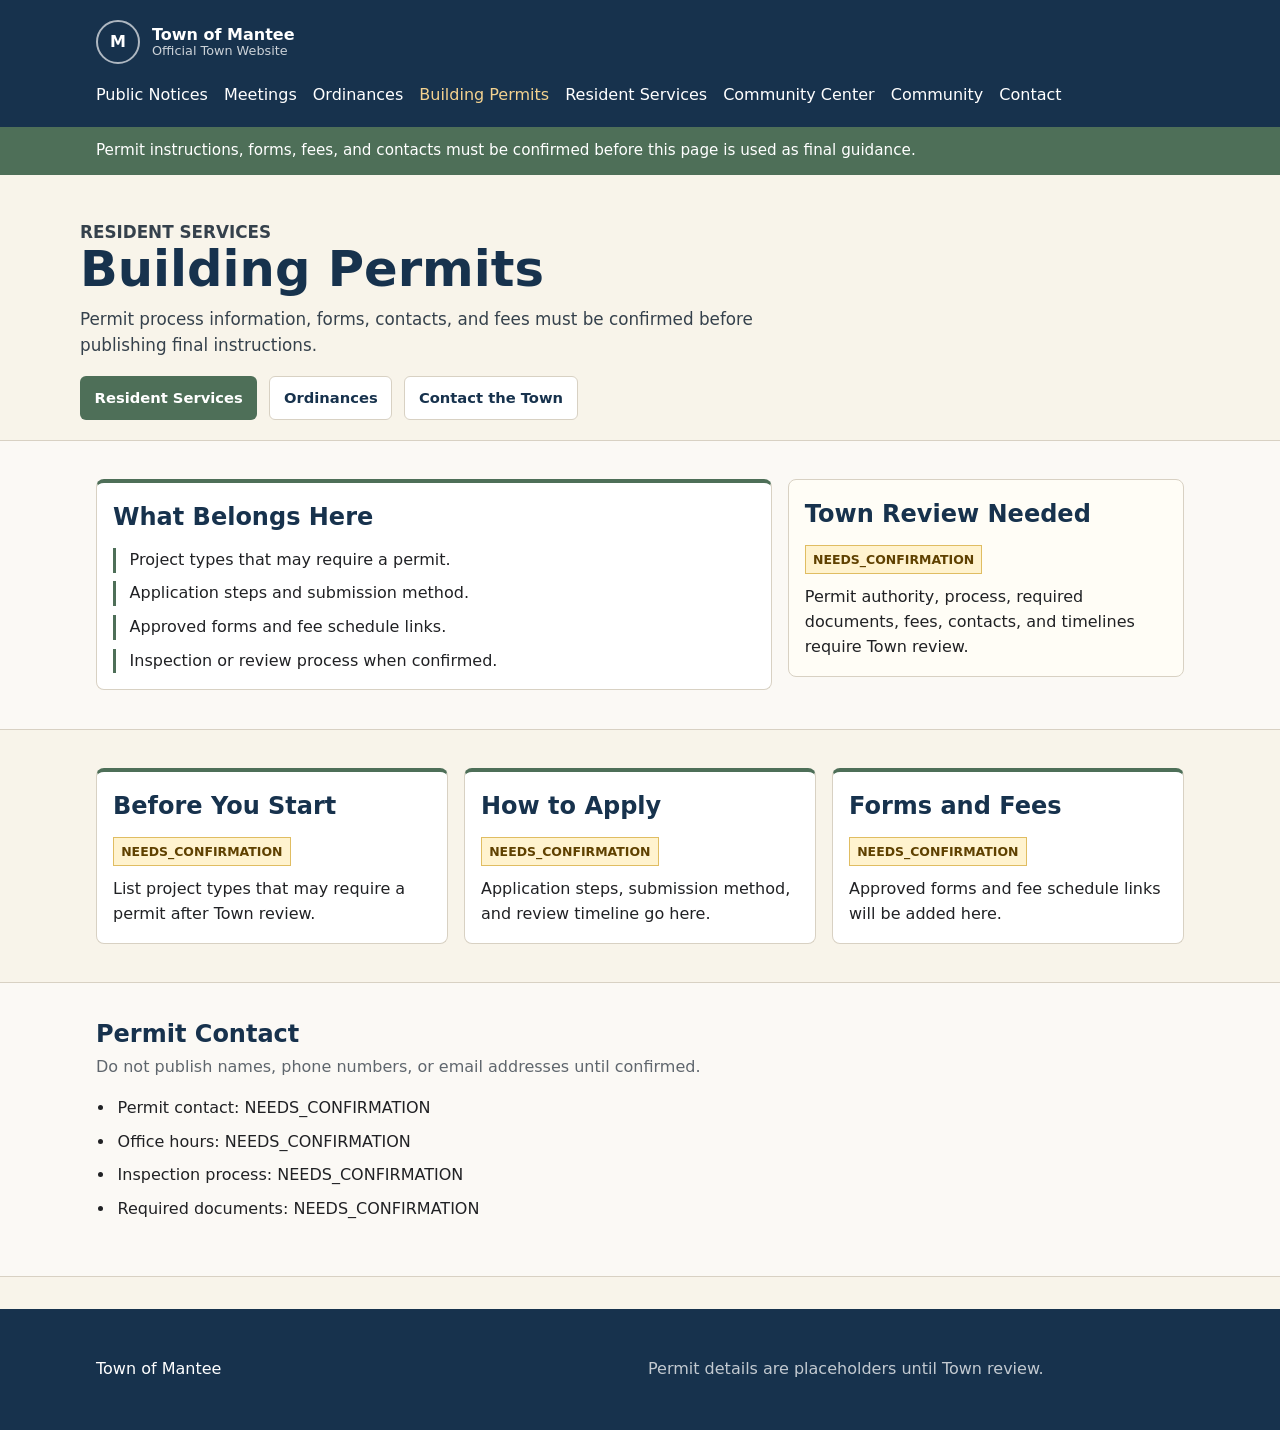
==== prototype/building-permits.html @ c8aa7810 "Update prototype header tagline" ====
<!doctype html>
<html lang="en">
<head>
  <meta charset="utf-8">
  <meta name="viewport" content="width=device-width, initial-scale=1">
  <title>Building Permits | Town of Mantee</title>
  <link rel="stylesheet" href="assets/css/site.css">
</head>
<body>
  <header class="site-header">
    <div class="topbar">
      <a class="brand" href="index.html"><span class="brand-mark">M</span><span class="brand-text"><strong>Town of Mantee</strong><span>Official Town Website</span></span></a>
      <button class="nav-toggle" type="button" data-nav-toggle aria-expanded="false" aria-controls="site-nav">Menu</button>
    </div>
    <nav class="site-nav" id="site-nav" data-site-nav data-open="false" aria-label="Primary navigation">
      <ul>
        <li><a href="public-notices.html">Public Notices</a></li>
        <li><a href="meetings.html">Meetings</a></li>
        <li><a href="ordinances.html">Ordinances</a></li>
        <li><a href="building-permits.html" aria-current="page">Building Permits</a></li>
        <li><a href="resident-services.html">Resident Services</a></li>
        <li><a href="community-center.html">Community Center</a></li>
        <li><a href="community.html">Community</a></li>
        <li><a href="contact.html">Contact</a></li>
      </ul>
    </nav>
  </header>
  <div class="official-strip"><div class="wrap">Permit instructions, forms, fees, and contacts must be confirmed before this page is used as final guidance.</div></div>
  <main>
    <section class="wrap page-title">
      <p class="eyebrow">Resident Services</p>
      <h1>Building Permits</h1>
      <p>Permit process information, forms, contacts, and fees must be confirmed before publishing final instructions.</p>
      <div class="page-actions">
        <a class="button small" href="resident-services.html">Resident Services</a>
        <a class="button small secondary" href="ordinances.html">Ordinances</a>
        <a class="button small secondary" href="contact.html">Contact the Town</a>
      </div>
    </section>
    <section class="section alt">
      <div class="wrap page-intro-grid">
        <article class="card accent">
          <h2>What Belongs Here</h2>
          <ul class="check-list">
            <li>Project types that may require a permit.</li>
            <li>Application steps and submission method.</li>
            <li>Approved forms and fee schedule links.</li>
            <li>Inspection or review process when confirmed.</li>
          </ul>
        </article>
        <article class="card quiet">
          <h2>Town Review Needed</h2>
          <p><span class="tag">NEEDS_CONFIRMATION</span></p>
          <p>Permit authority, process, required documents, fees, contacts, and timelines require Town review.</p>
        </article>
      </div>
    </section>
    <section class="section">
      <div class="wrap card-grid">
        <article class="card accent">
          <h2>Before You Start</h2>
          <p><span class="tag">NEEDS_CONFIRMATION</span></p>
          <p>List project types that may require a permit after Town review.</p>
        </article>
        <article class="card accent">
          <h2>How to Apply</h2>
          <p><span class="tag">NEEDS_CONFIRMATION</span></p>
          <p>Application steps, submission method, and review timeline go here.</p>
        </article>
        <article class="card accent">
          <h2>Forms and Fees</h2>
          <p><span class="tag">NEEDS_CONFIRMATION</span></p>
          <p>Approved forms and fee schedule links will be added here.</p>
        </article>
      </div>
    </section>
    <section class="section alt">
      <div class="wrap">
        <div class="section-header"><h2>Permit Contact</h2><p>Do not publish names, phone numbers, or email addresses until confirmed.</p></div>
        <ul class="info-list">
          <li>Permit contact: NEEDS_CONFIRMATION</li>
          <li>Office hours: NEEDS_CONFIRMATION</li>
          <li>Inspection process: NEEDS_CONFIRMATION</li>
          <li>Required documents: NEEDS_CONFIRMATION</li>
        </ul>
      </div>
    </section>
  </main>
  <footer class="site-footer"><div class="wrap footer-grid"><p>Town of Mantee</p><p class="footer-note">Permit details are placeholders until Town review.</p></div></footer>
  <script src="assets/js/site.js"></script>
</body>
</html>
---- prototype/assets/css/site.css ----
:root {
  --navy: #17324d;
  --green: #4e6f58;
  --cream: #f8f4ea;
  --gray: #d8d1c3;
  --text: #202124;
  --muted: #5f666d;
  --white: #ffffff;
  --focus: #b9822b;
  --shadow: 0 10px 30px rgba(23, 50, 77, 0.12);
  --panel: #fffaf0;
}

* {
  box-sizing: border-box;
}

html {
  scroll-behavior: smooth;
}

body {
  margin: 0;
  background: var(--cream);
  color: var(--text);
  font-family: system-ui, -apple-system, BlinkMacSystemFont, "Segoe UI", sans-serif;
  line-height: 1.55;
}

a {
  color: var(--navy);
}

a:hover {
  color: var(--green);
}

a:focus,
button:focus {
  outline: 3px solid var(--focus);
  outline-offset: 3px;
}

.site-header {
  background: var(--navy);
  color: var(--white);
}

.topbar {
  display: flex;
  align-items: center;
  justify-content: space-between;
  gap: 1rem;
  max-width: 1120px;
  margin: 0 auto;
  padding: 1rem;
}

.brand {
  display: inline-flex;
  align-items: center;
  gap: 0.75rem;
  color: var(--white);
  text-decoration: none;
}

.brand-mark {
  display: grid;
  width: 44px;
  height: 44px;
  place-items: center;
  border: 2px solid rgba(255, 255, 255, 0.65);
  border-radius: 50%;
  font-weight: 800;
}

.brand-text {
  display: grid;
  line-height: 1.1;
}

.brand-text strong {
  font-size: 1rem;
}

.brand-text span {
  color: rgba(255, 255, 255, 0.78);
  font-size: 0.8rem;
}

.nav-toggle {
  border: 1px solid rgba(255, 255, 255, 0.45);
  background: transparent;
  color: var(--white);
  min-height: 44px;
  padding: 0.55rem 0.8rem;
  font: inherit;
}

.site-nav {
  display: none;
  max-width: 1120px;
  margin: 0 auto;
  padding: 0 1rem 1rem;
}

.site-nav[data-open="true"] {
  display: block;
}

.site-nav ul {
  display: grid;
  gap: 0.35rem;
  padding: 0;
  margin: 0;
  list-style: none;
}

.site-nav a {
  display: block;
  padding: 0.7rem 0;
  color: var(--white);
  text-decoration: none;
  border-top: 1px solid rgba(255, 255, 255, 0.18);
}

.site-nav a[aria-current="page"] {
  color: #f4d28f;
}

.official-strip {
  background: var(--green);
  color: var(--white);
}

.official-strip .wrap {
  max-width: 1120px;
  margin: 0 auto;
  padding: 0.75rem 1rem;
  font-size: 0.95rem;
}

.wrap {
  max-width: 1120px;
  margin: 0 auto;
  padding: 0 1rem;
}

.hero-band {
  position: relative;
  overflow: hidden;
  background: var(--panel);
  border-bottom: 1px solid var(--gray);
}

.photo-hero {
  background: var(--navy);
  color: var(--white);
}

.photo-hero::after {
  position: absolute;
  inset: 0;
  content: "";
  background: rgba(23, 50, 77, 0.72);
}

.hero-backdrop {
  position: absolute;
  inset: 0;
}

.hero-backdrop img {
  width: 100%;
  height: 100%;
  object-fit: cover;
  object-position: 35% center;
}

.hero {
  position: relative;
  z-index: 1;
  display: grid;
  gap: 1.5rem;
  padding: 2.8rem 1rem 2.2rem;
}

.hero-copy {
  display: grid;
  align-content: center;
  max-width: 780px;
}

.hero h1 {
  margin: 0;
  color: var(--navy);
  font-size: 2.75rem;
  line-height: 1;
}

.photo-hero h1 {
  color: var(--white);
}

.hero p,
.hero-lede {
  max-width: 720px;
  margin: 0.85rem 0 0;
  color: #35414c;
  font-size: 1.08rem;
}

.photo-hero p,
.photo-hero .hero-lede {
  color: rgba(255, 255, 255, 0.92);
}

.hero .hero-lede {
  max-width: 640px;
  font-size: 1.16rem;
}

.eyebrow {
  margin: 0 0 0.6rem;
  color: var(--green);
  font-size: 0.82rem;
  font-weight: 800;
  text-transform: uppercase;
}

.photo-hero .eyebrow {
  color: #f4d28f;
}

.draft-note {
  width: fit-content;
  max-width: 100%;
  padding: 0.35rem 0.5rem;
  border: 1px solid rgba(255, 255, 255, 0.32);
  background: rgba(255, 255, 255, 0.12);
  color: rgba(255, 255, 255, 0.86);
  font-size: 0.86rem;
  font-weight: 700;
}

.hero-figure {
  margin: 0;
}

.hero-photo {
  min-height: 300px;
  border: 6px solid var(--white);
  outline: 1px solid var(--gray);
}

.photo-frame {
  overflow: hidden;
  min-height: 220px;
  border: 1px solid var(--gray);
  background: var(--white);
  box-shadow: var(--shadow);
}

.photo-frame img {
  display: block;
  width: 100%;
  height: 100%;
  min-height: 220px;
  object-fit: cover;
}

.photo-caption {
  margin: 0.55rem 0 0;
  color: var(--muted);
  font-size: 0.92rem;
}

.action-grid,
.card-grid {
  display: grid;
  gap: 1rem;
}

.action-grid {
  grid-template-columns: 1fr;
  margin: 1.2rem 0 0;
}

.button {
  display: inline-flex;
  align-items: center;
  justify-content: center;
  min-height: 52px;
  padding: 0.85rem 1rem;
  background: var(--green);
  border: 1px solid transparent;
  border-radius: 6px;
  color: var(--white);
  font-weight: 700;
  line-height: 1.15;
  text-align: center;
  text-decoration: none;
  transition: background-color 150ms ease, border-color 150ms ease, color 150ms ease;
}

.photo-hero .button,
.image-feature .button {
  box-shadow: 0 10px 24px rgba(0, 0, 0, 0.18);
}

.button:hover {
  background: var(--navy);
  color: var(--white);
}

.button.secondary {
  background: var(--white);
  color: var(--navy);
  border: 1px solid var(--gray);
}

.button.secondary:hover {
  background: var(--navy);
  border-color: var(--navy);
  color: var(--white);
}

.photo-hero .button.secondary {
  background: rgba(255, 255, 255, 0.94);
  border-color: rgba(255, 255, 255, 0.7);
}

.button.small {
  width: fit-content;
  min-height: 44px;
  padding: 0.65rem 0.85rem;
  font-size: 0.92rem;
}

.section {
  padding: 1.7rem 0;
}

.section.alt {
  background: rgba(255, 255, 255, 0.52);
  border-top: 1px solid var(--gray);
  border-bottom: 1px solid var(--gray);
}

.section-header {
  display: grid;
  gap: 0.45rem;
  margin: 0 0 1rem;
}

.section-header h2,
.section-header h1 {
  margin: 0;
  color: var(--navy);
  line-height: 1.12;
}

.section-header p {
  max-width: 760px;
  margin: 0;
  color: var(--muted);
}

.section-header.wide {
  max-width: 860px;
}

.section-actions {
  margin-top: 1.2rem;
}

.page-actions {
  display: flex;
  flex-wrap: wrap;
  gap: 0.75rem;
  margin-top: 1.1rem;
}

.page-intro-grid,
.review-grid {
  display: grid;
  gap: 1rem;
}

.card {
  display: grid;
  gap: 0.7rem;
  align-content: start;
  background: var(--white);
  border: 1px solid var(--gray);
  border-radius: 8px;
  padding: 1rem;
}

.card h2,
.card h3 {
  margin-top: 0;
  margin-bottom: 0;
  color: var(--navy);
}

.card p {
  margin: 0;
}

.card.accent {
  border-top: 4px solid var(--green);
}

.card.quiet {
  background: #fffdf6;
}

.records-section {
  background: var(--cream);
}

.document-grid {
  display: grid;
  gap: 1rem;
}

.document-card {
  display: grid;
  gap: 0.7rem;
  align-content: start;
  min-height: 100%;
  padding: 1rem;
  background: var(--white);
  border: 1px solid var(--gray);
  border-top: 4px solid var(--green);
  border-radius: 8px;
}

.document-card h3,
.service-callout h3 {
  margin: 0;
  color: var(--navy);
}

.document-card p,
.service-callout p {
  margin: 0;
}

.service-section {
  border-top: 1px solid var(--gray);
  border-bottom: 1px solid var(--gray);
}

.service-panel {
  display: grid;
  gap: 1rem;
}

.service-callout {
  display: grid;
  gap: 0.85rem;
  align-content: start;
  padding: 1.15rem;
  background: var(--navy);
  color: var(--white);
  border-radius: 8px;
}

.service-callout h3,
.service-callout .eyebrow {
  color: var(--white);
}

.service-callout .eyebrow {
  color: #f4d28f;
}

.service-callout p {
  color: rgba(255, 255, 255, 0.82);
}

.service-callout .button.secondary {
  background: rgba(255, 255, 255, 0.94);
  border-color: rgba(255, 255, 255, 0.7);
}

.service-links {
  display: grid;
  gap: 0.8rem;
}

.service-link {
  display: grid;
  gap: 0.2rem;
  min-height: 96px;
  align-content: center;
  padding: 1rem;
  background: var(--white);
  border: 1px solid var(--gray);
  border-left: 5px solid var(--green);
  border-radius: 8px;
  color: var(--navy);
  text-decoration: none;
}

.service-link:hover {
  background: #fffdf6;
  border-left-color: var(--focus);
  color: var(--navy);
}

.service-link span {
  font-weight: 800;
}

.service-link small {
  color: var(--muted);
  font-size: 0.9rem;
  line-height: 1.35;
}

.community-section {
  background: var(--cream);
}

.community-grid {
  display: grid;
  gap: 1rem;
}

.community-card {
  overflow: hidden;
  padding: 0;
}

.community-card img {
  display: block;
  width: 100%;
  aspect-ratio: 16 / 9;
  object-fit: cover;
  border-bottom: 1px solid var(--gray);
}

.community-card > div {
  display: grid;
  gap: 0.65rem;
  padding: 1rem;
}

.community-card h3 {
  margin: 0;
}

.image-feature {
  position: relative;
  display: grid;
  align-items: center;
  overflow: hidden;
  min-height: 320px;
  background: var(--green);
  color: var(--white);
}

.image-feature::after {
  position: absolute;
  inset: 0;
  content: "";
  background: linear-gradient(90deg, rgba(23, 50, 77, 0.86), rgba(23, 50, 77, 0.7));
}

.image-feature-backdrop {
  position: absolute;
  inset: 0;
}

.image-feature-backdrop img {
  width: 100%;
  height: 100%;
  object-fit: cover;
  object-position: center;
}

.image-feature-content {
  position: relative;
  z-index: 1;
  display: grid;
  gap: 1rem;
}

.image-feature .section-header h2,
.image-feature .section-header p {
  color: var(--white);
}

.image-feature .button.secondary {
  border-color: rgba(255, 255, 255, 0.7);
  background: rgba(255, 255, 255, 0.94);
}

.record-list {
  display: grid;
  gap: 0.85rem;
  margin: 0;
  padding: 0;
  list-style: none;
}

.record {
  display: grid;
  gap: 0.4rem;
  background: var(--white);
  border-left: 5px solid var(--green);
  padding: 1rem;
  box-shadow: 0 1px 0 rgba(23, 50, 77, 0.08);
}

.record h3 {
  margin: 0;
  color: var(--navy);
}

.record h2 {
  margin: 0;
  color: var(--navy);
  font-size: 1.25rem;
}

.meta {
  color: var(--muted);
  font-size: 0.92rem;
}

.tag {
  display: inline-block;
  width: fit-content;
  padding: 0.25rem 0.45rem;
  background: #fff3cf;
  color: #5f4100;
  border: 1px solid #e0bd62;
  font-size: 0.78rem;
  font-weight: 800;
  letter-spacing: 0;
  text-transform: uppercase;
}

.info-list {
  display: grid;
  gap: 0.55rem;
  padding-left: 1.2rem;
}

.info-list li {
  padding-left: 0.15rem;
}

.check-list {
  display: grid;
  gap: 0.55rem;
  margin: 0;
  padding: 0;
  list-style: none;
}

.check-list li {
  padding-left: 0.85rem;
  border-left: 3px solid var(--green);
}

.split {
  display: grid;
  gap: 1.25rem;
}

.page-title {
  padding: 2rem 0 1.25rem;
}

.page-title h1 {
  margin: 0;
  color: var(--navy);
  font-size: 2.2rem;
  line-height: 1;
}

.page-title p {
  max-width: 760px;
  margin: 0.75rem 0 0;
  color: #35414c;
  font-size: 1.05rem;
}

.site-footer {
  background: var(--navy);
  color: var(--white);
  margin-top: 2rem;
}

.footer-grid {
  display: grid;
  gap: 1rem;
  padding: 2rem 1rem;
}

.site-footer a {
  color: var(--white);
}

.footer-note {
  color: rgba(255, 255, 255, 0.74);
}

@media (min-width: 720px) {
  .nav-toggle {
    display: none;
  }

  .site-nav {
    display: block;
    padding: 0 1rem 1rem;
  }

  .site-nav ul {
    display: flex;
    flex-wrap: wrap;
    gap: 1rem;
  }

  .site-nav a {
    border: 0;
    padding: 0.2rem 0;
  }

  .hero,
  .split {
    grid-template-columns: 1fr 1fr;
    align-items: center;
  }

  .photo-hero .hero {
    grid-template-columns: 1fr;
    min-height: 520px;
  }

  .photo-hero::after {
    background: linear-gradient(90deg, rgba(23, 50, 77, 0.48), rgba(23, 50, 77, 0.62) 46%, rgba(23, 50, 77, 0.9));
  }

  .photo-hero .hero-copy {
    justify-self: end;
    max-width: 680px;
  }

  .action-grid {
    grid-template-columns: repeat(3, minmax(0, 1fr));
  }

  .hero-actions {
    grid-template-columns: repeat(2, minmax(0, 1fr));
  }

  .card-grid {
    grid-template-columns: repeat(3, minmax(0, 1fr));
  }

  .page-intro-grid {
    grid-template-columns: 1.45fr 0.85fr;
    align-items: start;
  }

  .review-grid {
    grid-template-columns: repeat(2, minmax(0, 1fr));
  }

  .document-grid,
  .service-links {
    grid-template-columns: repeat(2, minmax(0, 1fr));
  }

  .record-list {
    grid-template-columns: repeat(2, minmax(0, 1fr));
  }

  .service-panel {
    grid-template-columns: 0.95fr 1.45fr;
    align-items: stretch;
  }

  .community-grid {
    grid-template-columns: repeat(2, minmax(0, 1fr));
  }

  .footer-grid {
    grid-template-columns: 1fr 1fr;
  }

  .hero h1 {
    font-size: 3.55rem;
  }

  .page-title h1 {
    font-size: 3.1rem;
  }
}

@media (min-width: 980px) {
  .topbar {
    padding-top: 1.25rem;
  }

  .section {
    padding: 2.4rem 0;
  }

  .hero {
    gap: 2.3rem;
    padding-top: 3.6rem;
    padding-bottom: 3.2rem;
  }

  .photo-hero .hero {
    min-height: 620px;
  }

  .hero-actions {
    grid-template-columns: repeat(4, minmax(0, 1fr));
  }

  .hero h1 {
    font-size: 4.4rem;
  }

  .hero-photo,
  .hero-photo img {
    min-height: 390px;
  }

  .community-grid {
    grid-template-columns: repeat(4, minmax(0, 1fr));
  }

  .document-grid {
    grid-template-columns: repeat(4, minmax(0, 1fr));
  }
}
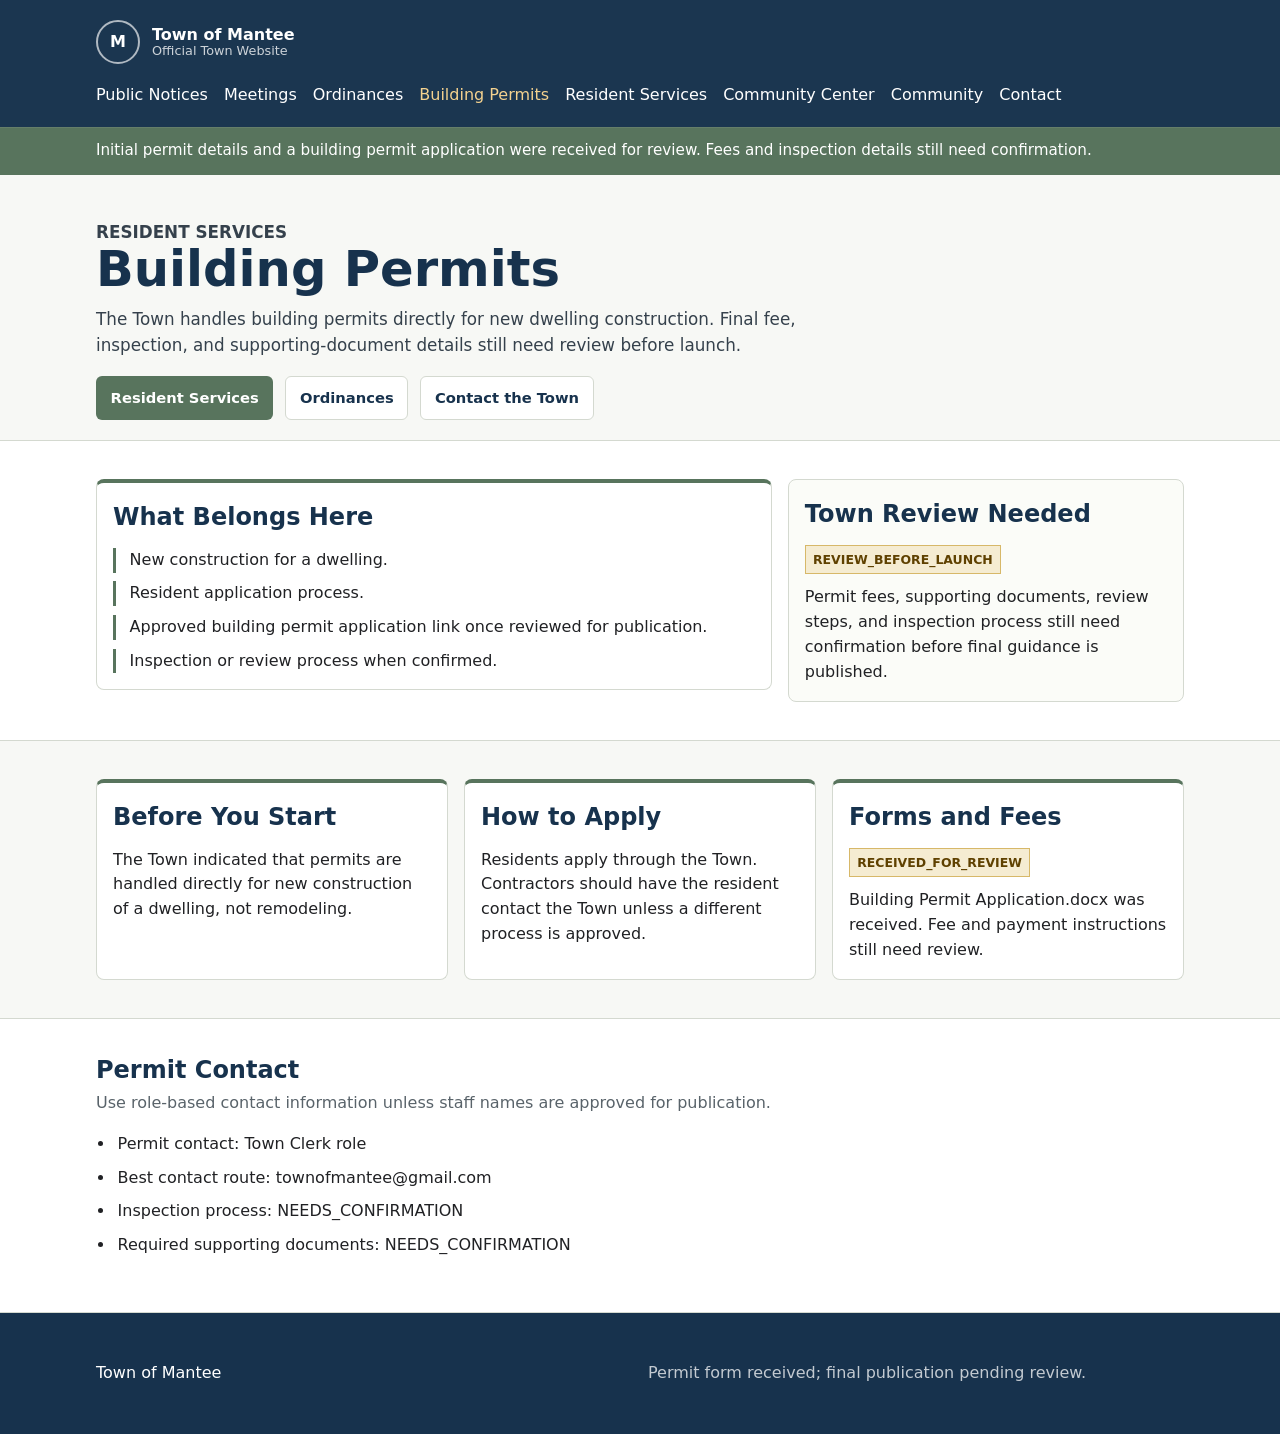
==== commit cf11cb2b: "Update prototype with clerk intake details" ====
--- a/prototype/building-permits.html
+++ b/prototype/building-permits.html
@@ -25,12 +25,12 @@
       </ul>
     </nav>
   </header>
-  <div class="official-strip"><div class="wrap">Permit instructions, forms, fees, and contacts must be confirmed before this page is used as final guidance.</div></div>
+  <div class="official-strip"><div class="wrap">Initial permit details and a building permit application were received for review. Fees and inspection details still need confirmation.</div></div>
   <main>
     <section class="wrap page-title">
       <p class="eyebrow">Resident Services</p>
       <h1>Building Permits</h1>
-      <p>Permit process information, forms, contacts, and fees must be confirmed before publishing final instructions.</p>
+      <p>The Town handles building permits directly for new dwelling construction. Final fee, inspection, and supporting-document details still need review before launch.</p>
       <div class="page-actions">
         <a class="button small" href="resident-services.html">Resident Services</a>
         <a class="button small secondary" href="ordinances.html">Ordinances</a>
@@ -42,16 +42,16 @@
         <article class="card accent">
           <h2>What Belongs Here</h2>
           <ul class="check-list">
-            <li>Project types that may require a permit.</li>
-            <li>Application steps and submission method.</li>
-            <li>Approved forms and fee schedule links.</li>
+            <li>New construction for a dwelling.</li>
+            <li>Resident application process.</li>
+            <li>Approved building permit application link once reviewed for publication.</li>
             <li>Inspection or review process when confirmed.</li>
           </ul>
         </article>
         <article class="card quiet">
           <h2>Town Review Needed</h2>
-          <p><span class="tag">NEEDS_CONFIRMATION</span></p>
-          <p>Permit authority, process, required documents, fees, contacts, and timelines require Town review.</p>
+          <p><span class="tag">REVIEW_BEFORE_LAUNCH</span></p>
+          <p>Permit fees, supporting documents, review steps, and inspection process still need confirmation before final guidance is published.</p>
         </article>
       </div>
     </section>
@@ -59,34 +59,32 @@
       <div class="wrap card-grid">
         <article class="card accent">
           <h2>Before You Start</h2>
-          <p><span class="tag">NEEDS_CONFIRMATION</span></p>
-          <p>List project types that may require a permit after Town review.</p>
+          <p>The Town indicated that permits are handled directly for new construction of a dwelling, not remodeling.</p>
         </article>
         <article class="card accent">
           <h2>How to Apply</h2>
-          <p><span class="tag">NEEDS_CONFIRMATION</span></p>
-          <p>Application steps, submission method, and review timeline go here.</p>
+          <p>Residents apply through the Town. Contractors should have the resident contact the Town unless a different process is approved.</p>
         </article>
         <article class="card accent">
           <h2>Forms and Fees</h2>
-          <p><span class="tag">NEEDS_CONFIRMATION</span></p>
-          <p>Approved forms and fee schedule links will be added here.</p>
+          <p><span class="tag">RECEIVED_FOR_REVIEW</span></p>
+          <p>Building Permit Application.docx was received. Fee and payment instructions still need review.</p>
         </article>
       </div>
     </section>
     <section class="section alt">
       <div class="wrap">
-        <div class="section-header"><h2>Permit Contact</h2><p>Do not publish names, phone numbers, or email addresses until confirmed.</p></div>
+        <div class="section-header"><h2>Permit Contact</h2><p>Use role-based contact information unless staff names are approved for publication.</p></div>
         <ul class="info-list">
-          <li>Permit contact: NEEDS_CONFIRMATION</li>
-          <li>Office hours: NEEDS_CONFIRMATION</li>
+          <li>Permit contact: Town Clerk role</li>
+          <li>Best contact route: townofmantee@gmail.com</li>
           <li>Inspection process: NEEDS_CONFIRMATION</li>
-          <li>Required documents: NEEDS_CONFIRMATION</li>
+          <li>Required supporting documents: NEEDS_CONFIRMATION</li>
         </ul>
       </div>
     </section>
   </main>
-  <footer class="site-footer"><div class="wrap footer-grid"><p>Town of Mantee</p><p class="footer-note">Permit details are placeholders until Town review.</p></div></footer>
+  <footer class="site-footer"><div class="wrap footer-grid"><p>Town of Mantee</p><p class="footer-note">Permit form received; final publication pending review.</p></div></footer>
   <script src="assets/js/site.js"></script>
 </body>
 </html>
--- a/prototype/assets/css/site.css
+++ b/prototype/assets/css/site.css
@@ -1,12 +1,12 @@
 :root {
   --navy: #17324d;
-  --green: #4e6f58;
-  --cream: #f8f4ea;
-  --gray: #d8d1c3;
+  --green: #58745d;
+  --cream: #f7f8f5;
+  --gray: #d4d9d0;
   --text: #202124;
-  --muted: #5f666d;
+  --muted: #59636a;
   --white: #ffffff;
-  --focus: #b9822b;
+  --focus: #a57935;
   --shadow: 0 10px 30px rgba(23, 50, 77, 0.12);
   --panel: #fffaf0;
 }
@@ -42,8 +42,23 @@
 }
 
 .site-header {
-  background: var(--navy);
-  color: var(--white);
+  position: sticky;
+  top: 0;
+  z-index: 20;
+  background: rgba(23, 50, 77, 0.98);
+  color: var(--white);
+  box-shadow: 0 1px 0 rgba(255, 255, 255, 0.08);
+  transition: background-color 180ms ease, box-shadow 180ms ease;
+}
+
+.site-header.is-scrolled {
+  background: rgba(23, 50, 77, 0.84);
+  box-shadow: 0 12px 30px rgba(16, 40, 63, 0.18);
+  backdrop-filter: blur(14px);
+}
+
+.site-header[data-menu-open="true"] {
+  background: rgba(23, 50, 77, 0.98);
 }
 
 .topbar {
@@ -54,6 +69,7 @@
   max-width: 1120px;
   margin: 0 auto;
   padding: 1rem;
+  transition: padding 180ms ease;
 }
 
 .brand {
@@ -247,6 +263,11 @@
   margin: 0;
 }
 
+.split figure,
+.page-title figure {
+  margin: 0;
+}
+
 .hero-photo {
   min-height: 300px;
   border: 6px solid var(--white);
@@ -269,21 +290,41 @@
   object-fit: cover;
 }
 
+.portrait-frame {
+  width: min(100%, 340px);
+  min-height: auto;
+  margin-inline: auto;
+  background: var(--white);
+}
+
+.portrait-frame img {
+  height: auto;
+  min-height: 0;
+  max-height: none;
+  object-fit: cover;
+}
+
+.portrait-frame + .photo-caption {
+  max-width: 340px;
+  margin-inline: auto;
+}
+
 .photo-caption {
   margin: 0.55rem 0 0;
   color: var(--muted);
   font-size: 0.92rem;
 }
 
-.action-grid,
 .card-grid {
   display: grid;
   gap: 1rem;
 }
 
-.action-grid {
-  grid-template-columns: 1fr;
-  margin: 1.2rem 0 0;
+.hero-primary-actions {
+  display: grid;
+  gap: 0.8rem;
+  max-width: 460px;
+  margin: 1.25rem 0 0;
 }
 
 .button {
@@ -342,7 +383,7 @@
 }
 
 .section.alt {
-  background: rgba(255, 255, 255, 0.52);
+  background: var(--white);
   border-top: 1px solid var(--gray);
   border-bottom: 1px solid var(--gray);
 }
@@ -372,6 +413,96 @@
 
 .section-actions {
   margin-top: 1.2rem;
+}
+
+.action-hub-section {
+  background: var(--cream);
+  border-bottom: 1px solid var(--gray);
+}
+
+.action-hub-intro {
+  max-width: 760px;
+}
+
+.action-hub-grid {
+  display: grid;
+  gap: 1rem;
+}
+
+.action-group {
+  display: grid;
+  gap: 0;
+  background: var(--white);
+  border: 1px solid var(--gray);
+  border-radius: 8px;
+  box-shadow: 0 1px 0 rgba(23, 50, 77, 0.08);
+  overflow: hidden;
+}
+
+.action-group-header {
+  display: grid;
+  gap: 0.25rem;
+  padding: 1rem 1rem 0.9rem;
+  border-top: 4px solid var(--green);
+  border-bottom: 1px solid var(--gray);
+  background: #fbfcf8;
+}
+
+.action-group-header .eyebrow {
+  margin-bottom: 0;
+}
+
+.action-group-header h3 {
+  margin: 0;
+  color: var(--navy);
+  line-height: 1.2;
+}
+
+.action-link-list {
+  display: grid;
+}
+
+.action-link {
+  position: relative;
+  display: grid;
+  gap: 0.18rem;
+  padding: 0.9rem 2rem 0.9rem 1rem;
+  color: var(--navy);
+  text-decoration: none;
+  border-bottom: 1px solid var(--gray);
+  transition: background-color 150ms ease, color 150ms ease;
+}
+
+.action-link:last-child {
+  border-bottom: 0;
+}
+
+.action-link::after {
+  position: absolute;
+  top: 50%;
+  right: 1rem;
+  width: 0.5rem;
+  height: 0.5rem;
+  content: "";
+  border-top: 2px solid currentColor;
+  border-right: 2px solid currentColor;
+  transform: translateY(-50%) rotate(45deg);
+}
+
+.action-link:hover {
+  background: var(--cream);
+  color: var(--navy);
+}
+
+.action-link span {
+  font-weight: 800;
+  line-height: 1.2;
+}
+
+.action-link small {
+  color: var(--muted);
+  font-size: 0.9rem;
+  line-height: 1.3;
 }
 
 .page-actions {
@@ -413,7 +544,7 @@
 }
 
 .card.quiet {
-  background: #fffdf6;
+  background: #fbfcf8;
 }
 
 .records-section {
@@ -437,92 +568,18 @@
   border-radius: 8px;
 }
 
-.document-card h3,
-.service-callout h3 {
-  margin: 0;
-  color: var(--navy);
-}
-
-.document-card p,
-.service-callout p {
-  margin: 0;
-}
-
-.service-section {
-  border-top: 1px solid var(--gray);
-  border-bottom: 1px solid var(--gray);
-}
-
-.service-panel {
-  display: grid;
-  gap: 1rem;
-}
-
-.service-callout {
-  display: grid;
-  gap: 0.85rem;
-  align-content: start;
-  padding: 1.15rem;
-  background: var(--navy);
-  color: var(--white);
-  border-radius: 8px;
-}
-
-.service-callout h3,
-.service-callout .eyebrow {
-  color: var(--white);
-}
-
-.service-callout .eyebrow {
-  color: #f4d28f;
-}
-
-.service-callout p {
-  color: rgba(255, 255, 255, 0.82);
-}
-
-.service-callout .button.secondary {
-  background: rgba(255, 255, 255, 0.94);
-  border-color: rgba(255, 255, 255, 0.7);
-}
-
-.service-links {
-  display: grid;
-  gap: 0.8rem;
-}
-
-.service-link {
-  display: grid;
-  gap: 0.2rem;
-  min-height: 96px;
-  align-content: center;
-  padding: 1rem;
-  background: var(--white);
-  border: 1px solid var(--gray);
-  border-left: 5px solid var(--green);
-  border-radius: 8px;
-  color: var(--navy);
-  text-decoration: none;
-}
-
-.service-link:hover {
-  background: #fffdf6;
-  border-left-color: var(--focus);
-  color: var(--navy);
-}
-
-.service-link span {
-  font-weight: 800;
-}
-
-.service-link small {
-  color: var(--muted);
-  font-size: 0.9rem;
-  line-height: 1.35;
+.document-card h3 {
+  margin: 0;
+  color: var(--navy);
+}
+
+.document-card p {
+  margin: 0;
 }
 
 .community-section {
   background: var(--cream);
+  padding-bottom: 1.2rem;
 }
 
 .community-grid {
@@ -636,9 +693,9 @@
   display: inline-block;
   width: fit-content;
   padding: 0.25rem 0.45rem;
-  background: #fff3cf;
+  background: #f5ecd2;
   color: #5f4100;
-  border: 1px solid #e0bd62;
+  border: 1px solid #d7b869;
   font-size: 0.78rem;
   font-weight: 800;
   letter-spacing: 0;
@@ -674,7 +731,7 @@
 }
 
 .page-title {
-  padding: 2rem 0 1.25rem;
+  padding: 2rem 1rem 1.25rem;
 }
 
 .page-title h1 {
@@ -694,7 +751,7 @@
 .site-footer {
   background: var(--navy);
   color: var(--white);
-  margin-top: 2rem;
+  margin-top: 0;
 }
 
 .footer-grid {
@@ -752,12 +809,21 @@
     max-width: 680px;
   }
 
-  .action-grid {
-    grid-template-columns: repeat(3, minmax(0, 1fr));
-  }
-
-  .hero-actions {
+  .portrait-frame {
+    width: min(100%, 460px);
+  }
+
+  .portrait-frame + .photo-caption {
+    max-width: 460px;
+  }
+
+  .hero-primary-actions {
     grid-template-columns: repeat(2, minmax(0, 1fr));
+  }
+
+  .action-hub-grid {
+    grid-template-columns: repeat(2, minmax(0, 1fr));
+    align-items: start;
   }
 
   .card-grid {
@@ -773,18 +839,12 @@
     grid-template-columns: repeat(2, minmax(0, 1fr));
   }
 
-  .document-grid,
-  .service-links {
+  .document-grid {
     grid-template-columns: repeat(2, minmax(0, 1fr));
   }
 
   .record-list {
     grid-template-columns: repeat(2, minmax(0, 1fr));
-  }
-
-  .service-panel {
-    grid-template-columns: 0.95fr 1.45fr;
-    align-items: stretch;
   }
 
   .community-grid {
@@ -811,6 +871,10 @@
 
   .section {
     padding: 2.4rem 0;
+  }
+
+  .community-section {
+    padding-bottom: 1.2rem;
   }
 
   .hero {
@@ -823,10 +887,6 @@
     min-height: 620px;
   }
 
-  .hero-actions {
-    grid-template-columns: repeat(4, minmax(0, 1fr));
-  }
-
   .hero h1 {
     font-size: 4.4rem;
   }
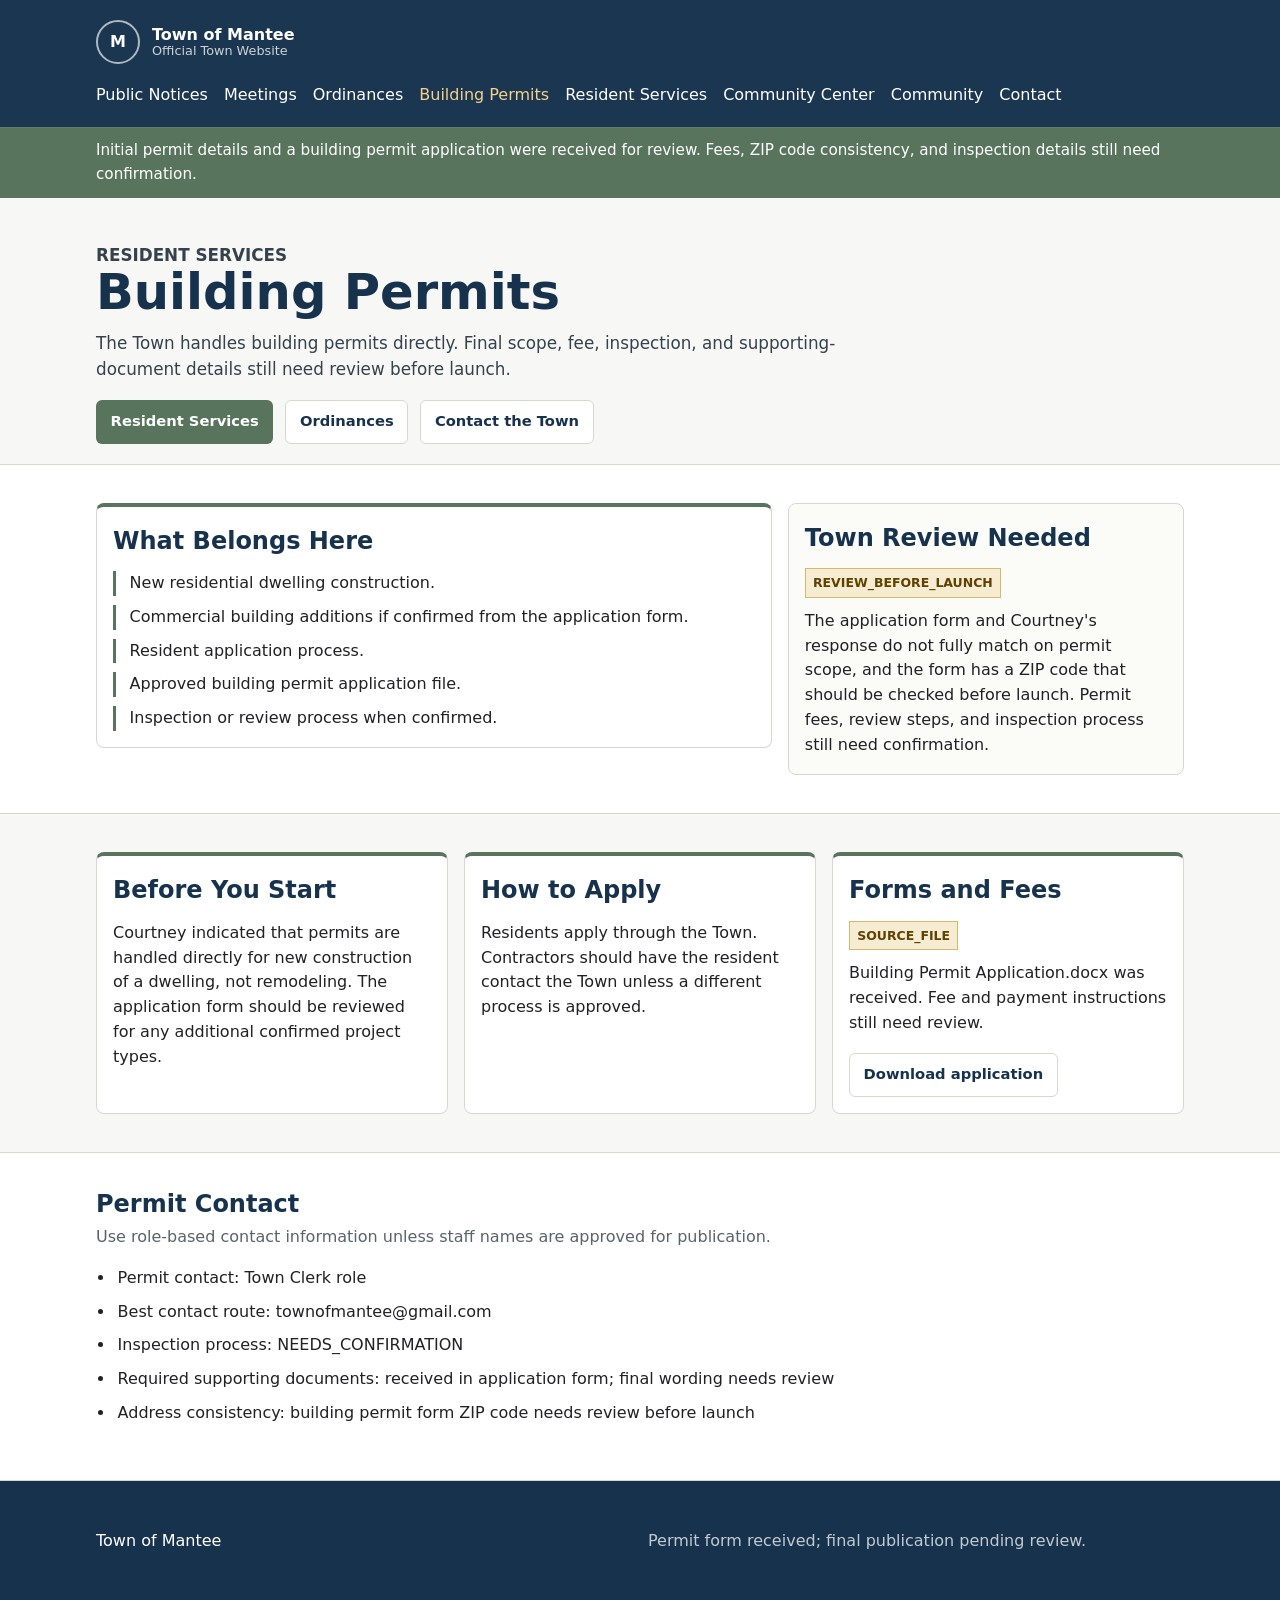
==== commit 5dde9e51: "Link clerk source documents in prototype" ====
--- a/prototype/building-permits.html
+++ b/prototype/building-permits.html
@@ -25,12 +25,12 @@
       </ul>
     </nav>
   </header>
-  <div class="official-strip"><div class="wrap">Initial permit details and a building permit application were received for review. Fees and inspection details still need confirmation.</div></div>
+  <div class="official-strip"><div class="wrap">Initial permit details and a building permit application were received for review. Fees, ZIP code consistency, and inspection details still need confirmation.</div></div>
   <main>
     <section class="wrap page-title">
       <p class="eyebrow">Resident Services</p>
       <h1>Building Permits</h1>
-      <p>The Town handles building permits directly for new dwelling construction. Final fee, inspection, and supporting-document details still need review before launch.</p>
+      <p>The Town handles building permits directly. Final scope, fee, inspection, and supporting-document details still need review before launch.</p>
       <div class="page-actions">
         <a class="button small" href="resident-services.html">Resident Services</a>
         <a class="button small secondary" href="ordinances.html">Ordinances</a>
@@ -42,16 +42,17 @@
         <article class="card accent">
           <h2>What Belongs Here</h2>
           <ul class="check-list">
-            <li>New construction for a dwelling.</li>
+            <li>New residential dwelling construction.</li>
+            <li>Commercial building additions if confirmed from the application form.</li>
             <li>Resident application process.</li>
-            <li>Approved building permit application link once reviewed for publication.</li>
+            <li>Approved building permit application file.</li>
             <li>Inspection or review process when confirmed.</li>
           </ul>
         </article>
         <article class="card quiet">
           <h2>Town Review Needed</h2>
           <p><span class="tag">REVIEW_BEFORE_LAUNCH</span></p>
-          <p>Permit fees, supporting documents, review steps, and inspection process still need confirmation before final guidance is published.</p>
+          <p>The application form and Courtney's response do not fully match on permit scope, and the form has a ZIP code that should be checked before launch. Permit fees, review steps, and inspection process still need confirmation.</p>
         </article>
       </div>
     </section>
@@ -59,7 +60,7 @@
       <div class="wrap card-grid">
         <article class="card accent">
           <h2>Before You Start</h2>
-          <p>The Town indicated that permits are handled directly for new construction of a dwelling, not remodeling.</p>
+          <p>Courtney indicated that permits are handled directly for new construction of a dwelling, not remodeling. The application form should be reviewed for any additional confirmed project types.</p>
         </article>
         <article class="card accent">
           <h2>How to Apply</h2>
@@ -67,8 +68,11 @@
         </article>
         <article class="card accent">
           <h2>Forms and Fees</h2>
-          <p><span class="tag">RECEIVED_FOR_REVIEW</span></p>
+          <p><span class="tag">SOURCE_FILE</span></p>
           <p>Building Permit Application.docx was received. Fee and payment instructions still need review.</p>
+          <div class="record-actions">
+            <a class="button small secondary" href="assets/documents/forms/building-permit-application.docx">Download application</a>
+          </div>
         </article>
       </div>
     </section>
@@ -79,7 +83,8 @@
           <li>Permit contact: Town Clerk role</li>
           <li>Best contact route: townofmantee@gmail.com</li>
           <li>Inspection process: NEEDS_CONFIRMATION</li>
-          <li>Required supporting documents: NEEDS_CONFIRMATION</li>
+          <li>Required supporting documents: received in application form; final wording needs review</li>
+          <li>Address consistency: building permit form ZIP code needs review before launch</li>
         </ul>
       </div>
     </section>
--- a/prototype/assets/css/site.css
+++ b/prototype/assets/css/site.css
@@ -684,6 +684,13 @@
   font-size: 1.25rem;
 }
 
+.record-actions {
+  display: flex;
+  flex-wrap: wrap;
+  gap: 0.55rem;
+  margin-top: 0.35rem;
+}
+
 .meta {
   color: var(--muted);
   font-size: 0.92rem;
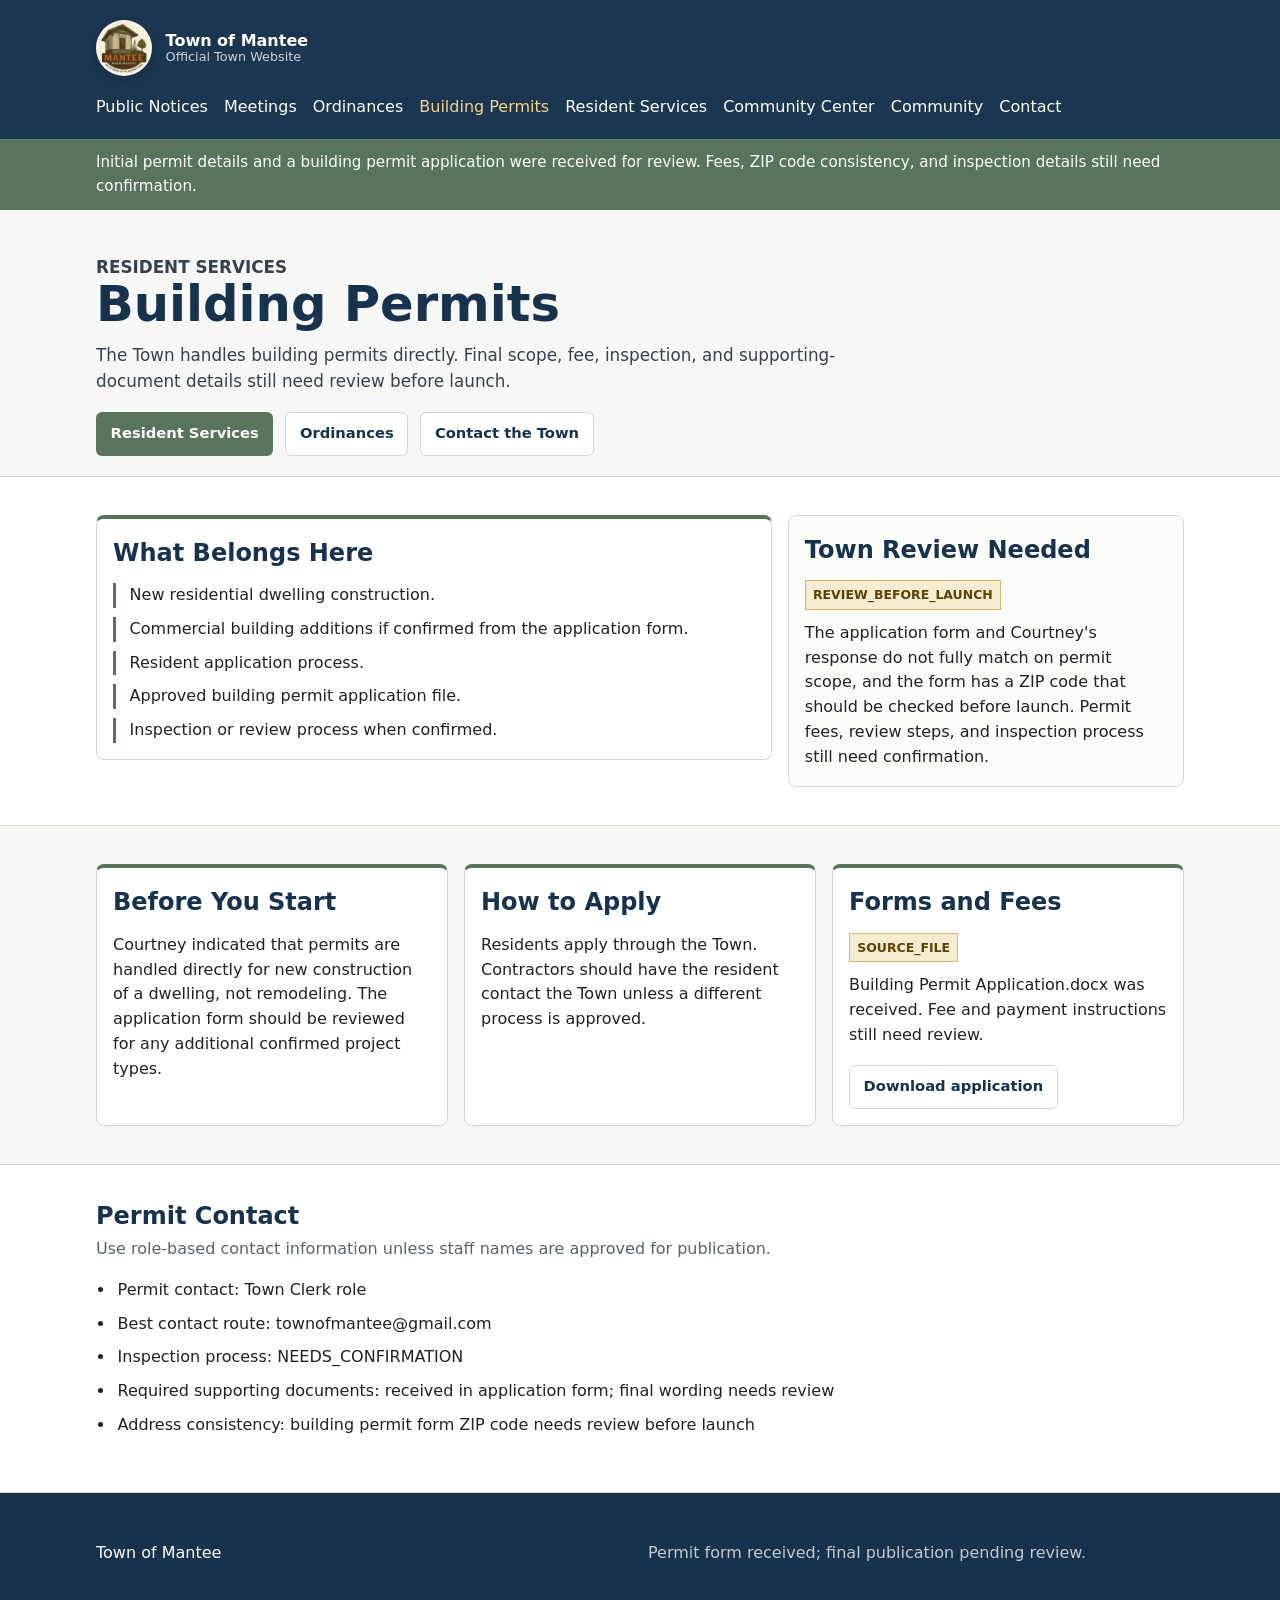
==== commit b7500602: "Use letterhead badge in prototype header" ====
--- a/prototype/building-permits.html
+++ b/prototype/building-permits.html
@@ -4,12 +4,13 @@
   <meta charset="utf-8">
   <meta name="viewport" content="width=device-width, initial-scale=1">
   <title>Building Permits | Town of Mantee</title>
+  <link rel="icon" type="image/png" href="assets/images/mantee-logo-icon.png">
   <link rel="stylesheet" href="assets/css/site.css">
 </head>
 <body>
   <header class="site-header">
     <div class="topbar">
-      <a class="brand" href="index.html"><span class="brand-mark">M</span><span class="brand-text"><strong>Town of Mantee</strong><span>Official Town Website</span></span></a>
+      <a class="brand" href="index.html"><span class="brand-mark logo-mark"><img src="assets/images/mantee-logo-badge.png" alt="" aria-hidden="true"></span><span class="brand-text"><strong>Town of Mantee</strong><span>Official Town Website</span></span></a>
       <button class="nav-toggle" type="button" data-nav-toggle aria-expanded="false" aria-controls="site-nav">Menu</button>
     </div>
     <nav class="site-nav" id="site-nav" data-site-nav data-open="false" aria-label="Primary navigation">
--- a/prototype/assets/css/site.css
+++ b/prototype/assets/css/site.css
@@ -75,19 +75,30 @@
 .brand {
   display: inline-flex;
   align-items: center;
-  gap: 0.75rem;
+  gap: 0.85rem;
   color: var(--white);
   text-decoration: none;
 }
 
 .brand-mark {
   display: grid;
-  width: 44px;
-  height: 44px;
+  width: 56px;
+  height: 56px;
   place-items: center;
   border: 2px solid rgba(255, 255, 255, 0.65);
   border-radius: 50%;
+  overflow: hidden;
+  background: #f7ead0;
   font-weight: 800;
+  flex: 0 0 auto;
+  box-shadow: 0 4px 14px rgba(0, 0, 0, 0.16);
+}
+
+.brand-mark img {
+  display: block;
+  width: 100%;
+  height: 100%;
+  object-fit: cover;
 }
 
 .brand-text {
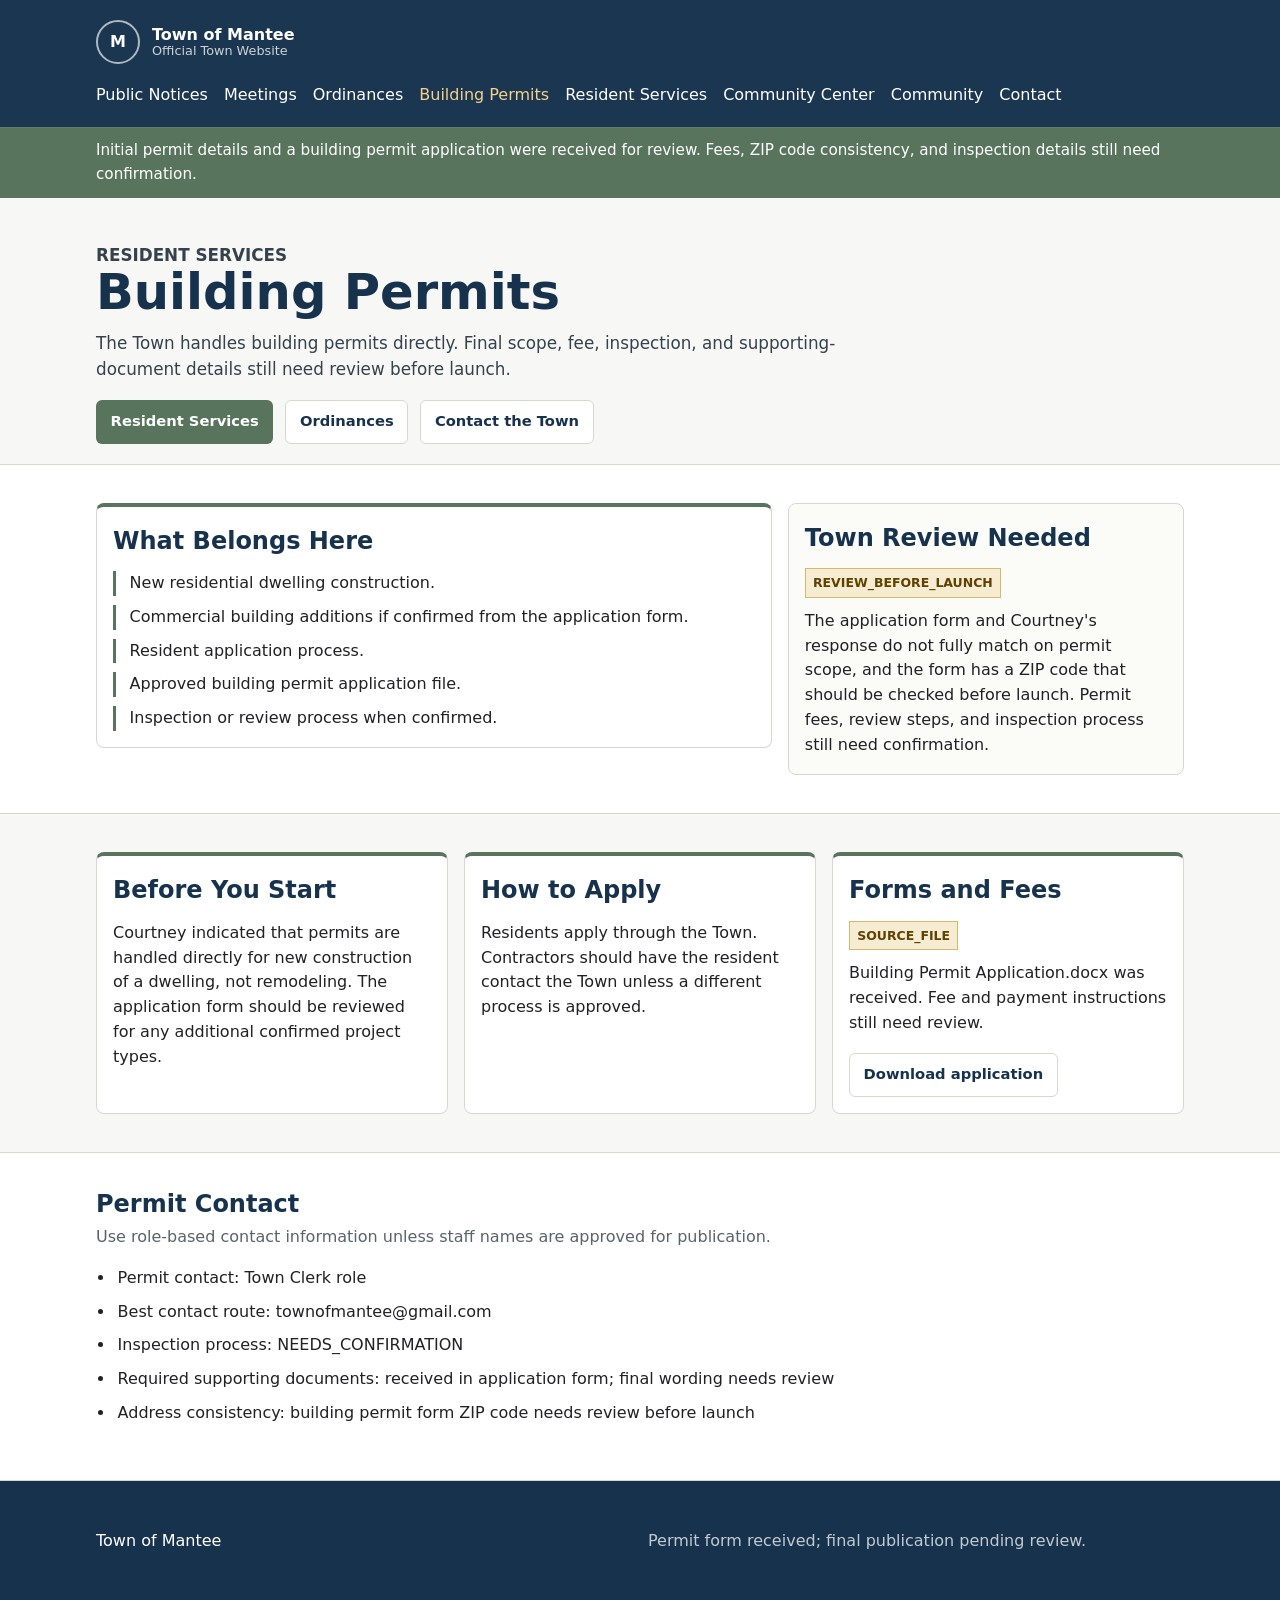
==== commit be0a186c: "Revert "Use letterhead badge in prototype header" This reverts commit b7500602d05b176eee36d1d43aa2d3" ====
--- a/prototype/building-permits.html
+++ b/prototype/building-permits.html
@@ -4,13 +4,12 @@
   <meta charset="utf-8">
   <meta name="viewport" content="width=device-width, initial-scale=1">
   <title>Building Permits | Town of Mantee</title>
-  <link rel="icon" type="image/png" href="assets/images/mantee-logo-icon.png">
   <link rel="stylesheet" href="assets/css/site.css">
 </head>
 <body>
   <header class="site-header">
     <div class="topbar">
-      <a class="brand" href="index.html"><span class="brand-mark logo-mark"><img src="assets/images/mantee-logo-badge.png" alt="" aria-hidden="true"></span><span class="brand-text"><strong>Town of Mantee</strong><span>Official Town Website</span></span></a>
+      <a class="brand" href="index.html"><span class="brand-mark">M</span><span class="brand-text"><strong>Town of Mantee</strong><span>Official Town Website</span></span></a>
       <button class="nav-toggle" type="button" data-nav-toggle aria-expanded="false" aria-controls="site-nav">Menu</button>
     </div>
     <nav class="site-nav" id="site-nav" data-site-nav data-open="false" aria-label="Primary navigation">
--- a/prototype/assets/css/site.css
+++ b/prototype/assets/css/site.css
@@ -75,30 +75,19 @@
 .brand {
   display: inline-flex;
   align-items: center;
-  gap: 0.85rem;
+  gap: 0.75rem;
   color: var(--white);
   text-decoration: none;
 }
 
 .brand-mark {
   display: grid;
-  width: 56px;
-  height: 56px;
+  width: 44px;
+  height: 44px;
   place-items: center;
   border: 2px solid rgba(255, 255, 255, 0.65);
   border-radius: 50%;
-  overflow: hidden;
-  background: #f7ead0;
   font-weight: 800;
-  flex: 0 0 auto;
-  box-shadow: 0 4px 14px rgba(0, 0, 0, 0.16);
-}
-
-.brand-mark img {
-  display: block;
-  width: 100%;
-  height: 100%;
-  object-fit: cover;
 }
 
 .brand-text {
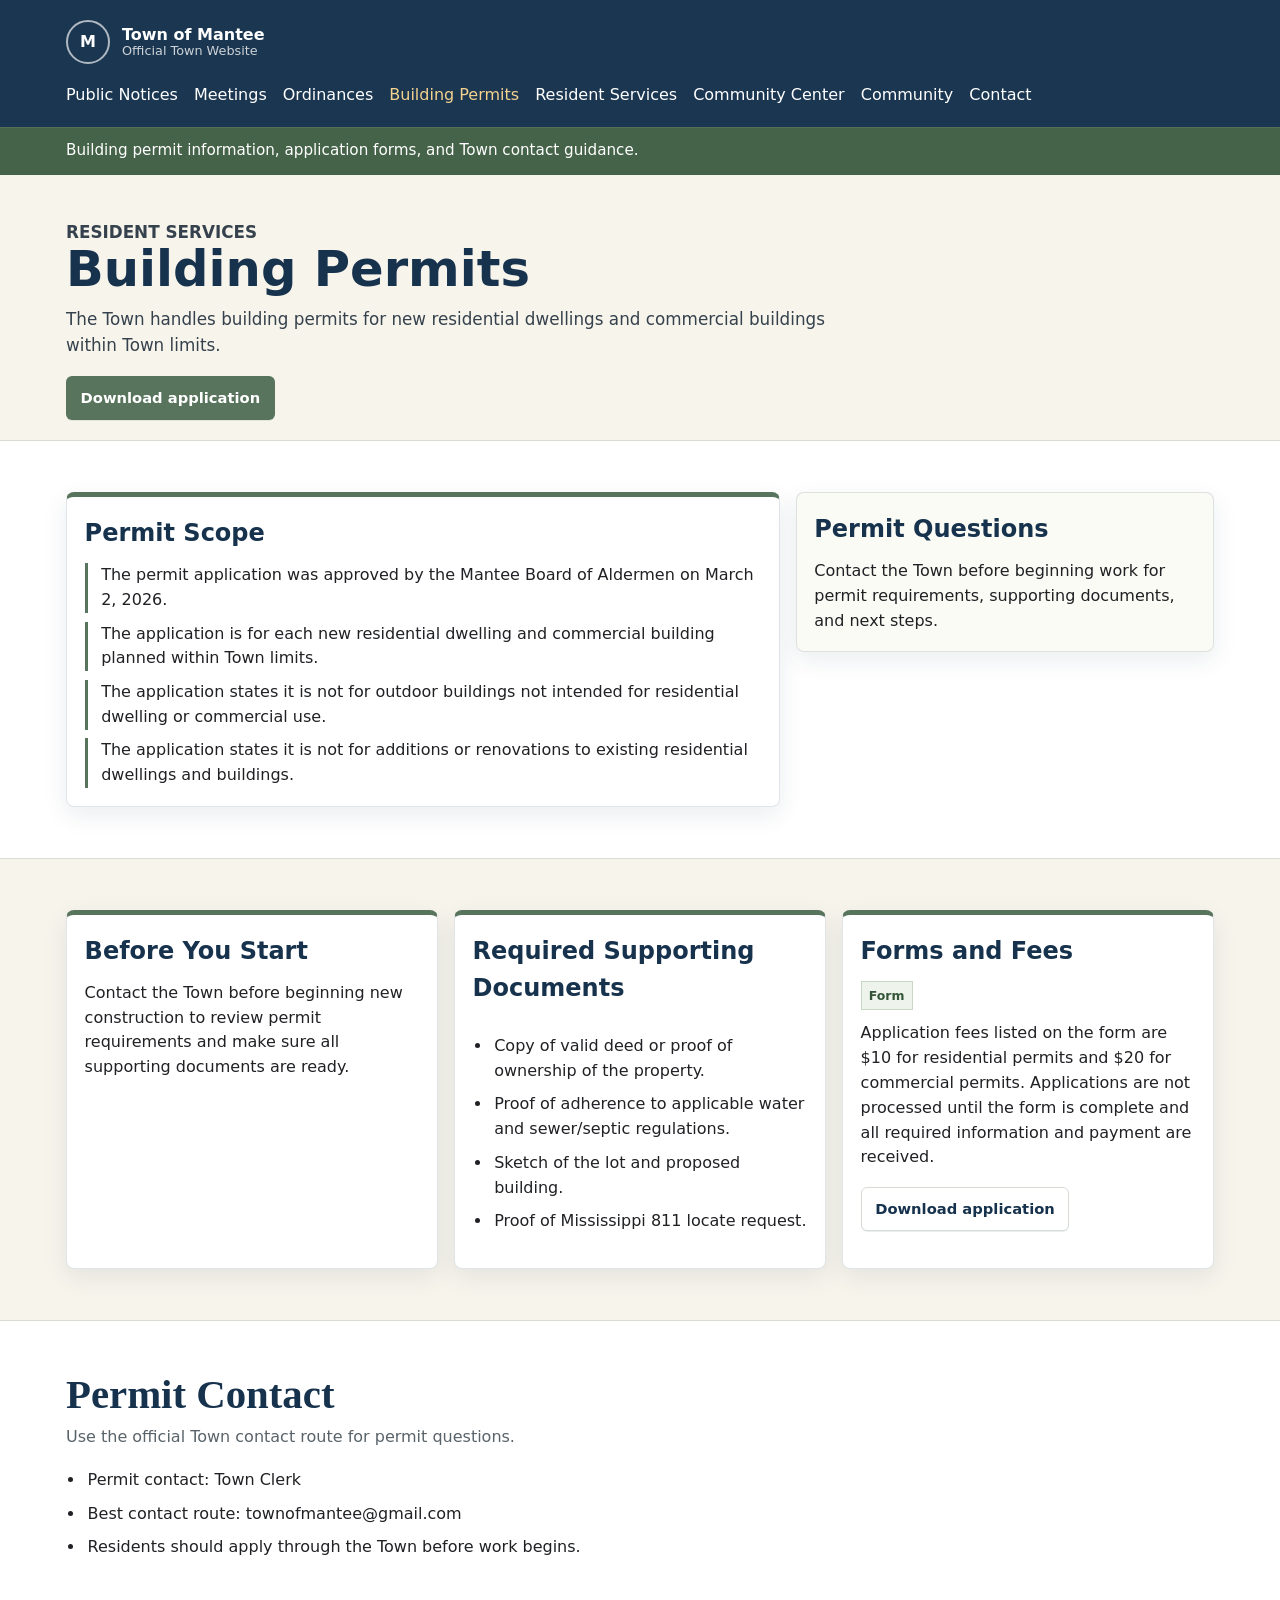
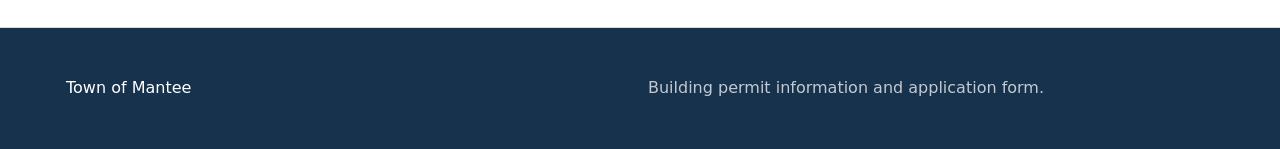
==== commit e4aefcd7: "Polish Mantee prototype for public review" ====
--- a/prototype/building-permits.html
+++ b/prototype/building-permits.html
@@ -25,34 +25,30 @@
       </ul>
     </nav>
   </header>
-  <div class="official-strip"><div class="wrap">Initial permit details and a building permit application were received for review. Fees, ZIP code consistency, and inspection details still need confirmation.</div></div>
+  <div class="official-strip"><div class="wrap">Building permit information, application forms, and Town contact guidance.</div></div>
   <main>
     <section class="wrap page-title">
       <p class="eyebrow">Resident Services</p>
       <h1>Building Permits</h1>
-      <p>The Town handles building permits directly. Final scope, fee, inspection, and supporting-document details still need review before launch.</p>
+      <p>The Town handles building permits for new residential dwellings and commercial buildings within Town limits.</p>
       <div class="page-actions">
-        <a class="button small" href="resident-services.html">Resident Services</a>
-        <a class="button small secondary" href="ordinances.html">Ordinances</a>
-        <a class="button small secondary" href="contact.html">Contact the Town</a>
+        <a class="button small" href="assets/documents/forms/building-permit-application.docx">Download application</a>
       </div>
     </section>
     <section class="section alt">
       <div class="wrap page-intro-grid">
         <article class="card accent">
-          <h2>What Belongs Here</h2>
+          <h2>Permit Scope</h2>
           <ul class="check-list">
-            <li>New residential dwelling construction.</li>
-            <li>Commercial building additions if confirmed from the application form.</li>
-            <li>Resident application process.</li>
-            <li>Approved building permit application file.</li>
-            <li>Inspection or review process when confirmed.</li>
+            <li>The permit application was approved by the Mantee Board of Aldermen on March 2, 2026.</li>
+            <li>The application is for each new residential dwelling and commercial building planned within Town limits.</li>
+            <li>The application states it is not for outdoor buildings not intended for residential dwelling or commercial use.</li>
+            <li>The application states it is not for additions or renovations to existing residential dwellings and buildings.</li>
           </ul>
         </article>
         <article class="card quiet">
-          <h2>Town Review Needed</h2>
-          <p><span class="tag">REVIEW_BEFORE_LAUNCH</span></p>
-          <p>The application form and Courtney's response do not fully match on permit scope, and the form has a ZIP code that should be checked before launch. Permit fees, review steps, and inspection process still need confirmation.</p>
+          <h2>Permit Questions</h2>
+          <p>Contact the Town before beginning work for permit requirements, supporting documents, and next steps.</p>
         </article>
       </div>
     </section>
@@ -60,16 +56,21 @@
       <div class="wrap card-grid">
         <article class="card accent">
           <h2>Before You Start</h2>
-          <p>Courtney indicated that permits are handled directly for new construction of a dwelling, not remodeling. The application form should be reviewed for any additional confirmed project types.</p>
+          <p>Contact the Town before beginning new construction to review permit requirements and make sure all supporting documents are ready.</p>
         </article>
         <article class="card accent">
-          <h2>How to Apply</h2>
-          <p>Residents apply through the Town. Contractors should have the resident contact the Town unless a different process is approved.</p>
+          <h2>Required Supporting Documents</h2>
+          <ul class="info-list">
+            <li>Copy of valid deed or proof of ownership of the property.</li>
+            <li>Proof of adherence to applicable water and sewer/septic regulations.</li>
+            <li>Sketch of the lot and proposed building.</li>
+            <li>Proof of Mississippi 811 locate request.</li>
+          </ul>
         </article>
         <article class="card accent">
           <h2>Forms and Fees</h2>
-          <p><span class="tag">SOURCE_FILE</span></p>
-          <p>Building Permit Application.docx was received. Fee and payment instructions still need review.</p>
+          <p><span class="tag">Form</span></p>
+          <p>Application fees listed on the form are $10 for residential permits and $20 for commercial permits. Applications are not processed until the form is complete and all required information and payment are received.</p>
           <div class="record-actions">
             <a class="button small secondary" href="assets/documents/forms/building-permit-application.docx">Download application</a>
           </div>
@@ -78,18 +79,16 @@
     </section>
     <section class="section alt">
       <div class="wrap">
-        <div class="section-header"><h2>Permit Contact</h2><p>Use role-based contact information unless staff names are approved for publication.</p></div>
+        <div class="section-header"><h2>Permit Contact</h2><p>Use the official Town contact route for permit questions.</p></div>
         <ul class="info-list">
-          <li>Permit contact: Town Clerk role</li>
+          <li>Permit contact: Town Clerk</li>
           <li>Best contact route: townofmantee@gmail.com</li>
-          <li>Inspection process: NEEDS_CONFIRMATION</li>
-          <li>Required supporting documents: received in application form; final wording needs review</li>
-          <li>Address consistency: building permit form ZIP code needs review before launch</li>
+          <li>Residents should apply through the Town before work begins.</li>
         </ul>
       </div>
     </section>
   </main>
-  <footer class="site-footer"><div class="wrap footer-grid"><p>Town of Mantee</p><p class="footer-note">Permit form received; final publication pending review.</p></div></footer>
+  <footer class="site-footer"><div class="wrap footer-grid"><p>Town of Mantee</p><p class="footer-note">Building permit information and application form.</p></div></footer>
   <script src="assets/js/site.js"></script>
 </body>
 </html>
--- a/prototype/assets/css/site.css
+++ b/prototype/assets/css/site.css
@@ -1,14 +1,21 @@
 :root {
   --navy: #17324d;
+  --navy-dark: #10283f;
   --green: #58745d;
-  --cream: #f7f8f5;
-  --gray: #d4d9d0;
+  --green-dark: #456349;
+  --cream: #f7f4ec;
+  --cream-strong: #fff7e5;
+  --gray: #d7ddd4;
   --text: #202124;
   --muted: #59636a;
   --white: #ffffff;
   --focus: #a57935;
-  --shadow: 0 10px 30px rgba(23, 50, 77, 0.12);
+  --gold: #e7c77e;
+  --copper: #b77745;
+  --shadow: 0 16px 45px rgba(23, 50, 77, 0.13);
+  --shadow-soft: 0 8px 24px rgba(23, 50, 77, 0.09);
   --panel: #fffaf0;
+  --display-font: Georgia, "Times New Roman", serif;
 }
 
 * {
@@ -66,7 +73,7 @@
   align-items: center;
   justify-content: space-between;
   gap: 1rem;
-  max-width: 1120px;
+  max-width: 1180px;
   margin: 0 auto;
   padding: 1rem;
   transition: padding 180ms ease;
@@ -115,7 +122,7 @@
 
 .site-nav {
   display: none;
-  max-width: 1120px;
+  max-width: 1180px;
   margin: 0 auto;
   padding: 0 1rem 1rem;
 }
@@ -145,19 +152,19 @@
 }
 
 .official-strip {
-  background: var(--green);
+  background: var(--green-dark);
   color: var(--white);
 }
 
 .official-strip .wrap {
-  max-width: 1120px;
+  max-width: 1180px;
   margin: 0 auto;
   padding: 0.75rem 1rem;
   font-size: 0.95rem;
 }
 
 .wrap {
-  max-width: 1120px;
+  max-width: 1180px;
   margin: 0 auto;
   padding: 0 1rem;
 }
@@ -166,7 +173,7 @@
   position: relative;
   overflow: hidden;
   background: var(--panel);
-  border-bottom: 1px solid var(--gray);
+  border-bottom: 1px solid rgba(23, 50, 77, 0.12);
 }
 
 .photo-hero {
@@ -178,7 +185,9 @@
   position: absolute;
   inset: 0;
   content: "";
-  background: rgba(23, 50, 77, 0.72);
+  background:
+    linear-gradient(90deg, rgba(16, 40, 63, 0.68), rgba(16, 40, 63, 0.42) 45%, rgba(16, 40, 63, 0.88)),
+    linear-gradient(0deg, rgba(16, 40, 63, 0.2), rgba(16, 40, 63, 0.2));
 }
 
 .hero-backdrop {
@@ -190,7 +199,7 @@
   width: 100%;
   height: 100%;
   object-fit: cover;
-  object-position: 35% center;
+  object-position: 34% center;
 }
 
 .hero {
@@ -198,24 +207,29 @@
   z-index: 1;
   display: grid;
   gap: 1.5rem;
-  padding: 2.8rem 1rem 2.2rem;
+  padding: 4.25rem 1rem 3rem;
 }
 
 .hero-copy {
   display: grid;
   align-content: center;
+  width: 100%;
   max-width: 780px;
 }
 
 .hero h1 {
   margin: 0;
   color: var(--navy);
-  font-size: 2.75rem;
+  font-family: var(--display-font);
+  font-size: clamp(3.15rem, 13vw, 4.8rem);
+  font-weight: 700;
   line-height: 1;
+  letter-spacing: 0;
 }
 
 .photo-hero h1 {
   color: var(--white);
+  text-shadow: 0 2px 18px rgba(0, 0, 0, 0.18);
 }
 
 .hero p,
@@ -233,7 +247,8 @@
 
 .hero .hero-lede {
   max-width: 640px;
-  font-size: 1.16rem;
+  font-size: clamp(1.08rem, 2.3vw, 1.35rem);
+  line-height: 1.45;
 }
 
 .eyebrow {
@@ -245,18 +260,11 @@
 }
 
 .photo-hero .eyebrow {
-  color: #f4d28f;
+  color: var(--gold);
 }
 
 .draft-note {
-  width: fit-content;
-  max-width: 100%;
-  padding: 0.35rem 0.5rem;
-  border: 1px solid rgba(255, 255, 255, 0.32);
-  background: rgba(255, 255, 255, 0.12);
-  color: rgba(255, 255, 255, 0.86);
-  font-size: 0.86rem;
-  font-weight: 700;
+  display: none;
 }
 
 .hero-figure {
@@ -279,7 +287,7 @@
   min-height: 220px;
   border: 1px solid var(--gray);
   background: var(--white);
-  box-shadow: var(--shadow);
+  box-shadow: var(--shadow-soft);
 }
 
 .photo-frame img {
@@ -323,8 +331,8 @@
 .hero-primary-actions {
   display: grid;
   gap: 0.8rem;
-  max-width: 460px;
-  margin: 1.25rem 0 0;
+  max-width: 520px;
+  margin: 1.45rem 0 0;
 }
 
 .button {
@@ -332,16 +340,17 @@
   align-items: center;
   justify-content: center;
   min-height: 52px;
-  padding: 0.85rem 1rem;
+  padding: 0.85rem 1.05rem;
   background: var(--green);
   border: 1px solid transparent;
   border-radius: 6px;
   color: var(--white);
-  font-weight: 700;
+  font-weight: 800;
   line-height: 1.15;
   text-align: center;
   text-decoration: none;
-  transition: background-color 150ms ease, border-color 150ms ease, color 150ms ease;
+  box-shadow: 0 1px 0 rgba(23, 50, 77, 0.08);
+  transition: background-color 150ms ease, border-color 150ms ease, color 150ms ease, transform 150ms ease;
 }
 
 .photo-hero .button,
@@ -352,6 +361,7 @@
 .button:hover {
   background: var(--navy);
   color: var(--white);
+  transform: translateY(-1px);
 }
 
 .button.secondary {
@@ -379,7 +389,7 @@
 }
 
 .section {
-  padding: 1.7rem 0;
+  padding: 2.25rem 0;
 }
 
 .section.alt {
@@ -391,14 +401,20 @@
 .section-header {
   display: grid;
   gap: 0.45rem;
-  margin: 0 0 1rem;
+  margin: 0 0 1.15rem;
 }
 
 .section-header h2,
 .section-header h1 {
   margin: 0;
   color: var(--navy);
+  font-family: var(--display-font);
+  font-weight: 700;
   line-height: 1.12;
+}
+
+.section-header h2 {
+  font-size: clamp(1.85rem, 4vw, 2.55rem);
 }
 
 .section-header p {
@@ -412,7 +428,10 @@
 }
 
 .section-actions {
-  margin-top: 1.2rem;
+  display: flex;
+  flex-wrap: wrap;
+  gap: 0.75rem;
+  margin-top: 1.35rem;
 }
 
 .action-hub-section {
@@ -420,6 +439,124 @@
   border-bottom: 1px solid var(--gray);
 }
 
+.community-story-section {
+  background:
+    linear-gradient(180deg, #fbfcfa 0%, #f2f6ef 100%);
+  border-bottom: 1px solid rgba(23, 50, 77, 0.12);
+}
+
+.story-feature {
+  display: grid;
+  overflow: hidden;
+  border: 1px solid rgba(23, 50, 77, 0.13);
+  border-radius: 8px;
+  background: var(--white);
+  box-shadow: 0 18px 48px rgba(23, 50, 77, 0.11);
+}
+
+.story-photo {
+  position: relative;
+  min-height: 280px;
+  margin: 0;
+  background: var(--navy);
+}
+
+.story-photo::after {
+  position: absolute;
+  inset: 0;
+  content: "";
+  background: linear-gradient(0deg, rgba(16, 40, 63, 0.08), rgba(16, 40, 63, 0.08));
+}
+
+.story-photo img {
+  width: 100%;
+  height: 100%;
+  min-height: 280px;
+  object-fit: cover;
+  object-position: 45% center;
+}
+
+.story-copy {
+  display: grid;
+  align-content: center;
+  gap: 0.8rem;
+  padding: clamp(1.2rem, 4vw, 2rem);
+}
+
+.story-copy h3 {
+  margin: 0;
+  color: var(--navy);
+  font-family: var(--display-font);
+  font-weight: 700;
+  font-size: clamp(1.7rem, 3.4vw, 2.35rem);
+  line-height: 1.08;
+}
+
+.story-copy p {
+  margin: 0;
+  color: var(--muted);
+}
+
+.identity-grid {
+  display: grid;
+  gap: 0.9rem;
+  margin-top: 1.1rem;
+}
+
+.identity-card {
+  position: relative;
+  display: grid;
+  min-height: 160px;
+  overflow: hidden;
+  border-radius: 8px;
+  color: var(--white);
+  text-decoration: none;
+  box-shadow: var(--shadow-soft);
+  isolation: isolate;
+  transition: transform 150ms ease, box-shadow 150ms ease;
+}
+
+.identity-card::after {
+  position: absolute;
+  inset: 0;
+  content: "";
+  z-index: 1;
+  background:
+    linear-gradient(0deg, rgba(16, 40, 63, 0.78), rgba(16, 40, 63, 0.12) 64%),
+    linear-gradient(90deg, rgba(16, 40, 63, 0.24), rgba(16, 40, 63, 0));
+}
+
+.identity-card img {
+  width: 100%;
+  height: 100%;
+  min-height: 160px;
+  object-fit: cover;
+  transition: transform 200ms ease;
+}
+
+.identity-card span {
+  position: absolute;
+  z-index: 2;
+  right: 0.9rem;
+  bottom: 0.85rem;
+  left: 0.9rem;
+  color: var(--white);
+  font-size: 1rem;
+  font-weight: 850;
+  line-height: 1.12;
+  text-shadow: 0 2px 14px rgba(0, 0, 0, 0.35);
+}
+
+.identity-card:hover {
+  color: var(--white);
+  box-shadow: 0 16px 34px rgba(23, 50, 77, 0.16);
+  transform: translateY(-2px);
+}
+
+.identity-card:hover img {
+  transform: scale(1.03);
+}
+
 .action-hub-intro {
   max-width: 760px;
 }
@@ -433,9 +570,9 @@
   display: grid;
   gap: 0;
   background: var(--white);
-  border: 1px solid var(--gray);
+  border: 1px solid rgba(23, 50, 77, 0.13);
   border-radius: 8px;
-  box-shadow: 0 1px 0 rgba(23, 50, 77, 0.08);
+  box-shadow: var(--shadow-soft);
   overflow: hidden;
 }
 
@@ -445,7 +582,7 @@
   padding: 1rem 1rem 0.9rem;
   border-top: 4px solid var(--green);
   border-bottom: 1px solid var(--gray);
-  background: #fbfcf8;
+  background: #fbfbf5;
 }
 
 .action-group-header .eyebrow {
@@ -466,7 +603,8 @@
   position: relative;
   display: grid;
   gap: 0.18rem;
-  padding: 0.9rem 2rem 0.9rem 1rem;
+  min-height: 78px;
+  padding: 0.95rem 2rem 0.95rem 1rem;
   color: var(--navy);
   text-decoration: none;
   border-bottom: 1px solid var(--gray);
@@ -490,7 +628,7 @@
 }
 
 .action-link:hover {
-  background: var(--cream);
+  background: var(--cream-strong);
   color: var(--navy);
 }
 
@@ -523,9 +661,10 @@
   gap: 0.7rem;
   align-content: start;
   background: var(--white);
-  border: 1px solid var(--gray);
+  border: 1px solid rgba(23, 50, 77, 0.13);
   border-radius: 8px;
-  padding: 1rem;
+  padding: 1.1rem;
+  box-shadow: var(--shadow-soft);
 }
 
 .card h2,
@@ -540,11 +679,11 @@
 }
 
 .card.accent {
-  border-top: 4px solid var(--green);
+  border-top: 5px solid var(--green);
 }
 
 .card.quiet {
-  background: #fbfcf8;
+  background: #fbfbf5;
 }
 
 .records-section {
@@ -561,11 +700,12 @@
   gap: 0.7rem;
   align-content: start;
   min-height: 100%;
-  padding: 1rem;
+  padding: 1.1rem;
   background: var(--white);
-  border: 1px solid var(--gray);
-  border-top: 4px solid var(--green);
+  border: 1px solid rgba(23, 50, 77, 0.13);
+  border-top: 5px solid var(--green);
   border-radius: 8px;
+  box-shadow: var(--shadow-soft);
 }
 
 .document-card h3 {
@@ -579,7 +719,7 @@
 
 .community-section {
   background: var(--cream);
-  padding-bottom: 1.2rem;
+  padding-bottom: 2rem;
 }
 
 .community-grid {
@@ -590,12 +730,13 @@
 .community-card {
   overflow: hidden;
   padding: 0;
+  background: var(--white);
 }
 
 .community-card img {
   display: block;
   width: 100%;
-  aspect-ratio: 16 / 9;
+  aspect-ratio: 4 / 3;
   object-fit: cover;
   border-bottom: 1px solid var(--gray);
 }
@@ -615,7 +756,7 @@
   display: grid;
   align-items: center;
   overflow: hidden;
-  min-height: 320px;
+  min-height: 360px;
   background: var(--green);
   color: var(--white);
 }
@@ -624,7 +765,9 @@
   position: absolute;
   inset: 0;
   content: "";
-  background: linear-gradient(90deg, rgba(23, 50, 77, 0.86), rgba(23, 50, 77, 0.7));
+  background:
+    linear-gradient(90deg, rgba(16, 40, 63, 0.88), rgba(16, 40, 63, 0.72), rgba(16, 40, 63, 0.42)),
+    linear-gradient(0deg, rgba(16, 40, 63, 0.2), rgba(16, 40, 63, 0.2));
 }
 
 .image-feature-backdrop {
@@ -668,9 +811,11 @@
   display: grid;
   gap: 0.4rem;
   background: var(--white);
+  border: 1px solid rgba(23, 50, 77, 0.13);
   border-left: 5px solid var(--green);
+  border-radius: 8px;
   padding: 1rem;
-  box-shadow: 0 1px 0 rgba(23, 50, 77, 0.08);
+  box-shadow: var(--shadow-soft);
 }
 
 .record h3 {
@@ -700,13 +845,13 @@
   display: inline-block;
   width: fit-content;
   padding: 0.25rem 0.45rem;
-  background: #f5ecd2;
-  color: #5f4100;
-  border: 1px solid #d7b869;
+  background: #eef4eb;
+  color: #34553a;
+  border: 1px solid #c9d8c4;
   font-size: 0.78rem;
   font-weight: 800;
   letter-spacing: 0;
-  text-transform: uppercase;
+  text-transform: none;
 }
 
 .info-list {
@@ -804,11 +949,13 @@
 
   .photo-hero .hero {
     grid-template-columns: 1fr;
-    min-height: 520px;
+    min-height: 580px;
   }
 
   .photo-hero::after {
-    background: linear-gradient(90deg, rgba(23, 50, 77, 0.48), rgba(23, 50, 77, 0.62) 46%, rgba(23, 50, 77, 0.9));
+    background:
+      linear-gradient(90deg, rgba(16, 40, 63, 0.34), rgba(16, 40, 63, 0.48) 42%, rgba(16, 40, 63, 0.9)),
+      linear-gradient(0deg, rgba(16, 40, 63, 0.2), rgba(16, 40, 63, 0.2));
   }
 
   .photo-hero .hero-copy {
@@ -833,6 +980,19 @@
     align-items: start;
   }
 
+  .story-feature {
+    grid-template-columns: minmax(0, 1.08fr) minmax(320px, 0.92fr);
+  }
+
+  .story-photo,
+  .story-photo img {
+    min-height: 390px;
+  }
+
+  .identity-grid {
+    grid-template-columns: repeat(5, minmax(0, 1fr));
+  }
+
   .card-grid {
     grid-template-columns: repeat(3, minmax(0, 1fr));
   }
@@ -862,10 +1022,6 @@
     grid-template-columns: 1fr 1fr;
   }
 
-  .hero h1 {
-    font-size: 3.55rem;
-  }
-
   .page-title h1 {
     font-size: 3.1rem;
   }
@@ -877,7 +1033,7 @@
   }
 
   .section {
-    padding: 2.4rem 0;
+    padding: 3.2rem 0;
   }
 
   .community-section {
@@ -891,11 +1047,7 @@
   }
 
   .photo-hero .hero {
-    min-height: 620px;
-  }
-
-  .hero h1 {
-    font-size: 4.4rem;
+    min-height: 660px;
   }
 
   .hero-photo,
@@ -911,3 +1063,63 @@
     grid-template-columns: repeat(4, minmax(0, 1fr));
   }
 }
+
+@media (max-width: 520px) {
+  .topbar,
+  .site-nav,
+  .official-strip .wrap,
+  .wrap {
+    padding-left: 1.05rem;
+    padding-right: 1.05rem;
+  }
+
+  .hero {
+    padding: 3.7rem 1.05rem 2.35rem;
+  }
+
+  .hero h1 {
+    max-width: 9ch;
+    font-size: clamp(3rem, 15vw, 4rem);
+  }
+
+  .hero-copy {
+    max-width: 21rem;
+  }
+
+  .story-copy .section-actions {
+    display: grid;
+  }
+
+  .story-copy .section-actions .button {
+    width: 100%;
+  }
+
+  .hero .hero-lede,
+  .official-strip .wrap,
+  .section-header p,
+  .action-link small,
+  .record p,
+  .card p,
+  .document-card p,
+  .community-card p {
+    overflow-wrap: normal;
+    word-break: normal;
+    hyphens: none;
+  }
+
+  .hero-primary-actions,
+  .page-actions,
+  .record-actions {
+    width: min(100%, 21rem);
+  }
+
+  .hero-primary-actions .button,
+  .page-actions .button,
+  .record-actions .button {
+    width: 100%;
+  }
+
+  .site-header {
+    position: static;
+  }
+}
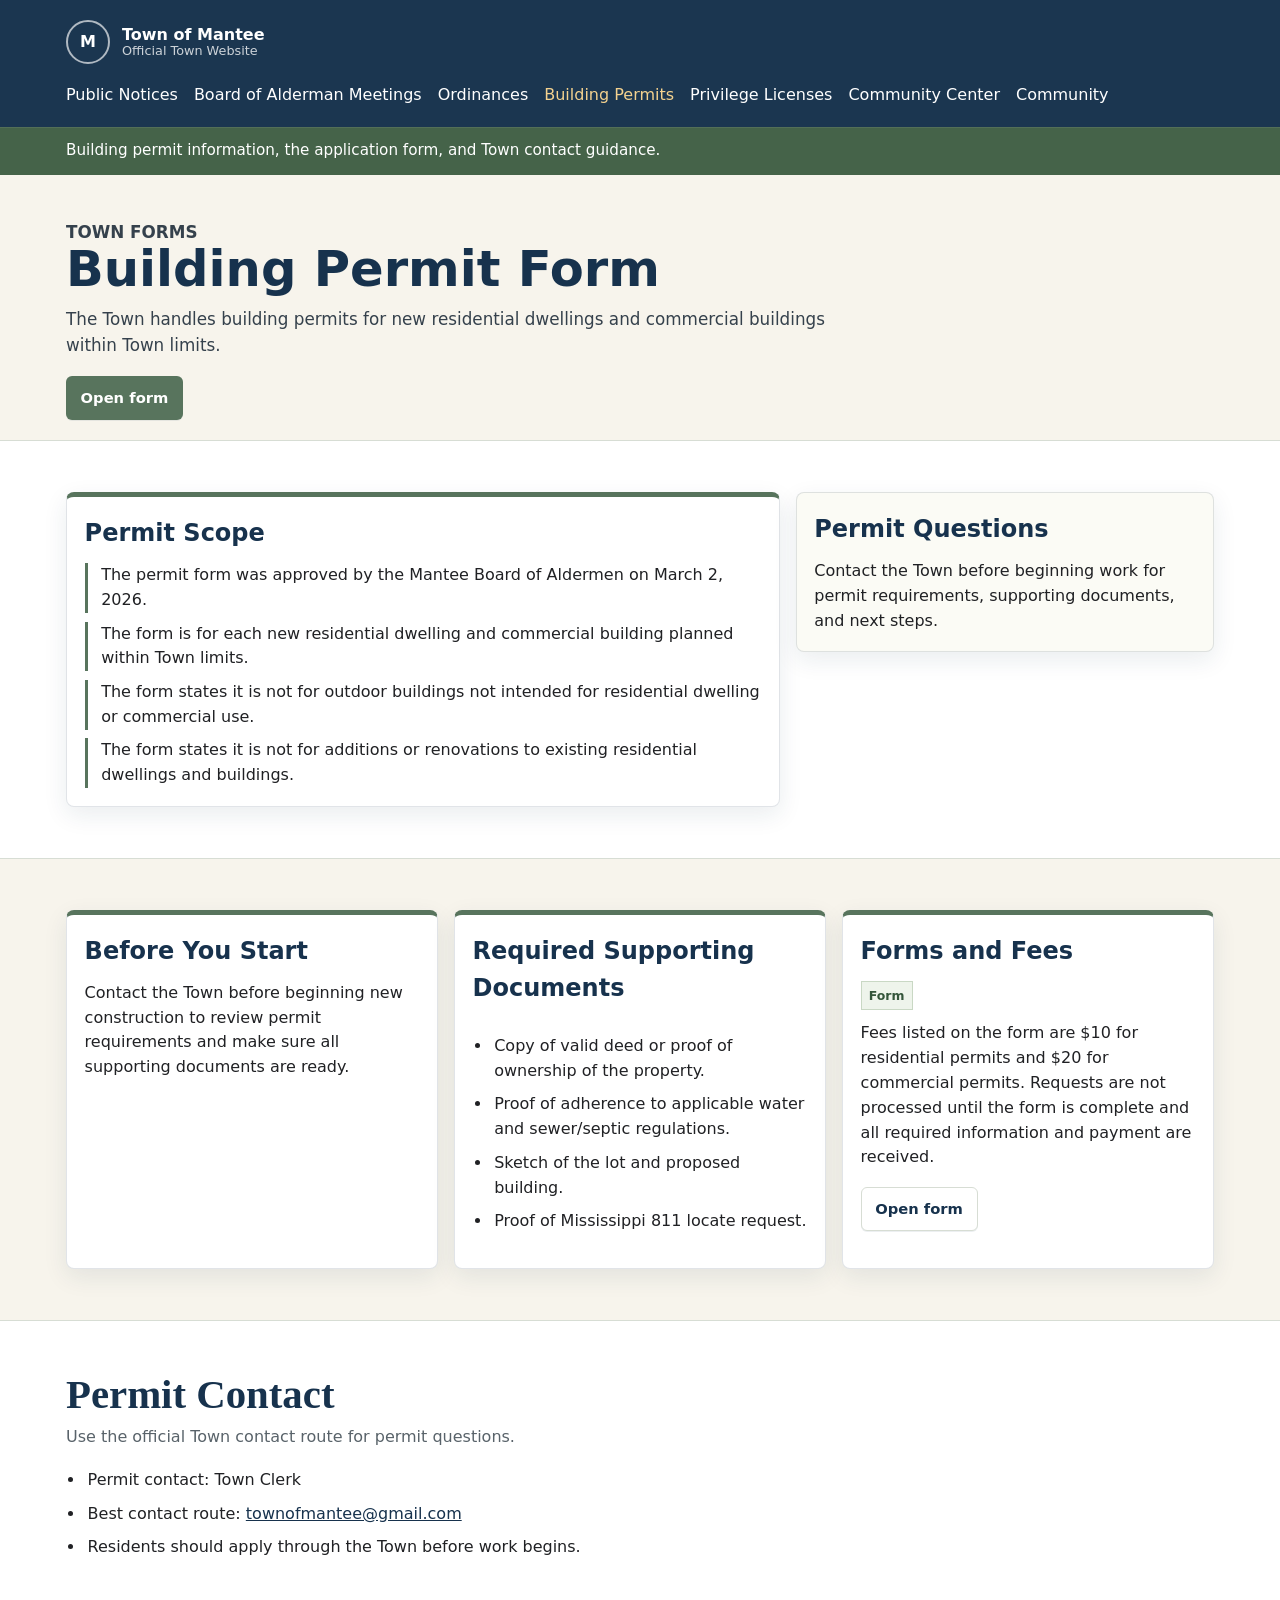
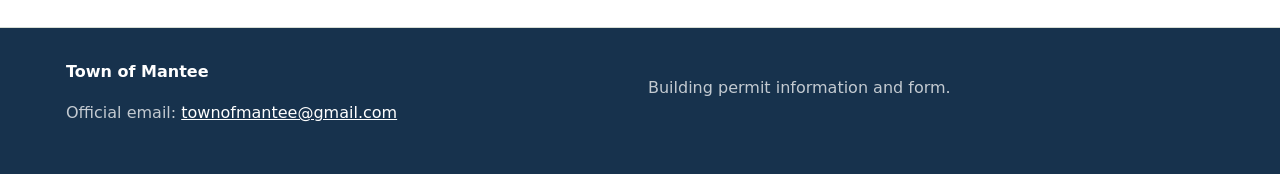
==== commit 4d519e62: "Update prototype from town review feedback" ====
--- a/prototype/building-permits.html
+++ b/prototype/building-permits.html
@@ -3,7 +3,7 @@
 <head>
   <meta charset="utf-8">
   <meta name="viewport" content="width=device-width, initial-scale=1">
-  <title>Building Permits | Town of Mantee</title>
+  <title>Building Permit Form | Town of Mantee</title>
   <link rel="stylesheet" href="assets/css/site.css">
 </head>
 <body>
@@ -15,24 +15,23 @@
     <nav class="site-nav" id="site-nav" data-site-nav data-open="false" aria-label="Primary navigation">
       <ul>
         <li><a href="public-notices.html">Public Notices</a></li>
-        <li><a href="meetings.html">Meetings</a></li>
+        <li><a href="meetings.html">Board of Alderman Meetings</a></li>
         <li><a href="ordinances.html">Ordinances</a></li>
         <li><a href="building-permits.html" aria-current="page">Building Permits</a></li>
-        <li><a href="resident-services.html">Resident Services</a></li>
+        <li><a href="privilege-licenses.html">Privilege Licenses</a></li>
         <li><a href="community-center.html">Community Center</a></li>
         <li><a href="community.html">Community</a></li>
-        <li><a href="contact.html">Contact</a></li>
       </ul>
     </nav>
   </header>
-  <div class="official-strip"><div class="wrap">Building permit information, application forms, and Town contact guidance.</div></div>
+  <div class="official-strip"><div class="wrap">Building permit information, the application form, and Town contact guidance.</div></div>
   <main>
     <section class="wrap page-title">
-      <p class="eyebrow">Resident Services</p>
-      <h1>Building Permits</h1>
+      <p class="eyebrow">Town Forms</p>
+      <h1>Building Permit Form</h1>
       <p>The Town handles building permits for new residential dwellings and commercial buildings within Town limits.</p>
       <div class="page-actions">
-        <a class="button small" href="assets/documents/forms/building-permit-application.docx">Download application</a>
+        <a class="button small" href="assets/documents/forms/building-permit-application.docx">Open form</a>
       </div>
     </section>
     <section class="section alt">
@@ -40,10 +39,10 @@
         <article class="card accent">
           <h2>Permit Scope</h2>
           <ul class="check-list">
-            <li>The permit application was approved by the Mantee Board of Aldermen on March 2, 2026.</li>
-            <li>The application is for each new residential dwelling and commercial building planned within Town limits.</li>
-            <li>The application states it is not for outdoor buildings not intended for residential dwelling or commercial use.</li>
-            <li>The application states it is not for additions or renovations to existing residential dwellings and buildings.</li>
+            <li>The permit form was approved by the Mantee Board of Aldermen on March 2, 2026.</li>
+            <li>The form is for each new residential dwelling and commercial building planned within Town limits.</li>
+            <li>The form states it is not for outdoor buildings not intended for residential dwelling or commercial use.</li>
+            <li>The form states it is not for additions or renovations to existing residential dwellings and buildings.</li>
           </ul>
         </article>
         <article class="card quiet">
@@ -70,9 +69,9 @@
         <article class="card accent">
           <h2>Forms and Fees</h2>
           <p><span class="tag">Form</span></p>
-          <p>Application fees listed on the form are $10 for residential permits and $20 for commercial permits. Applications are not processed until the form is complete and all required information and payment are received.</p>
+          <p>Fees listed on the form are $10 for residential permits and $20 for commercial permits. Requests are not processed until the form is complete and all required information and payment are received.</p>
           <div class="record-actions">
-            <a class="button small secondary" href="assets/documents/forms/building-permit-application.docx">Download application</a>
+            <a class="button small secondary" href="assets/documents/forms/building-permit-application.docx">Open form</a>
           </div>
         </article>
       </div>
@@ -82,13 +81,13 @@
         <div class="section-header"><h2>Permit Contact</h2><p>Use the official Town contact route for permit questions.</p></div>
         <ul class="info-list">
           <li>Permit contact: Town Clerk</li>
-          <li>Best contact route: townofmantee@gmail.com</li>
+          <li>Best contact route: <a href="mailto:townofmantee@gmail.com">townofmantee@gmail.com</a></li>
           <li>Residents should apply through the Town before work begins.</li>
         </ul>
       </div>
     </section>
   </main>
-  <footer class="site-footer"><div class="wrap footer-grid"><p>Town of Mantee</p><p class="footer-note">Building permit information and application form.</p></div></footer>
+  <footer class="site-footer"><div class="wrap footer-grid"><div><strong>Town of Mantee</strong><p class="footer-note">Official email: <a href="mailto:townofmantee@gmail.com">townofmantee@gmail.com</a></p></div><div><p class="footer-note">Building permit information and form.</p></div></div></footer>
   <script src="assets/js/site.js"></script>
 </body>
 </html>
--- a/prototype/assets/css/site.css
+++ b/prototype/assets/css/site.css
@@ -83,6 +83,7 @@
   display: inline-flex;
   align-items: center;
   gap: 0.75rem;
+  min-width: 0;
   color: var(--white);
   text-decoration: none;
 }
@@ -99,19 +100,27 @@
 
 .brand-text {
   display: grid;
+  min-width: 0;
   line-height: 1.1;
 }
 
 .brand-text strong {
+  overflow: hidden;
   font-size: 1rem;
+  text-overflow: ellipsis;
+  white-space: nowrap;
 }
 
 .brand-text span {
+  overflow: hidden;
   color: rgba(255, 255, 255, 0.78);
   font-size: 0.8rem;
+  text-overflow: ellipsis;
+  white-space: nowrap;
 }
 
 .nav-toggle {
+  flex: 0 0 auto;
   border: 1px solid rgba(255, 255, 255, 0.45);
   background: transparent;
   color: var(--white);
@@ -834,6 +843,22 @@
   flex-wrap: wrap;
   gap: 0.55rem;
   margin-top: 0.35rem;
+}
+
+.notice-text {
+  display: grid;
+  gap: 0.65rem;
+  margin-top: 0.35rem;
+  color: var(--text);
+}
+
+.notice-text p {
+  margin: 0;
+}
+
+.notice-text .notice-source {
+  color: var(--muted);
+  font-size: 0.92rem;
 }
 
 .meta {
@@ -1027,6 +1052,23 @@
   }
 }
 
+@media (max-width: 719px) {
+  .topbar {
+    display: grid;
+    grid-template-columns: minmax(0, 1fr) auto;
+  }
+
+  .brand {
+    max-width: 100%;
+  }
+
+  .nav-toggle {
+    display: inline-flex;
+    align-items: center;
+    justify-content: center;
+  }
+}
+
 @media (min-width: 980px) {
   .topbar {
     padding-top: 1.25rem;
@@ -1123,3 +1165,7 @@
     position: static;
   }
 }
+
+.record-list.notice-list {
+  grid-template-columns: 1fr;
+}
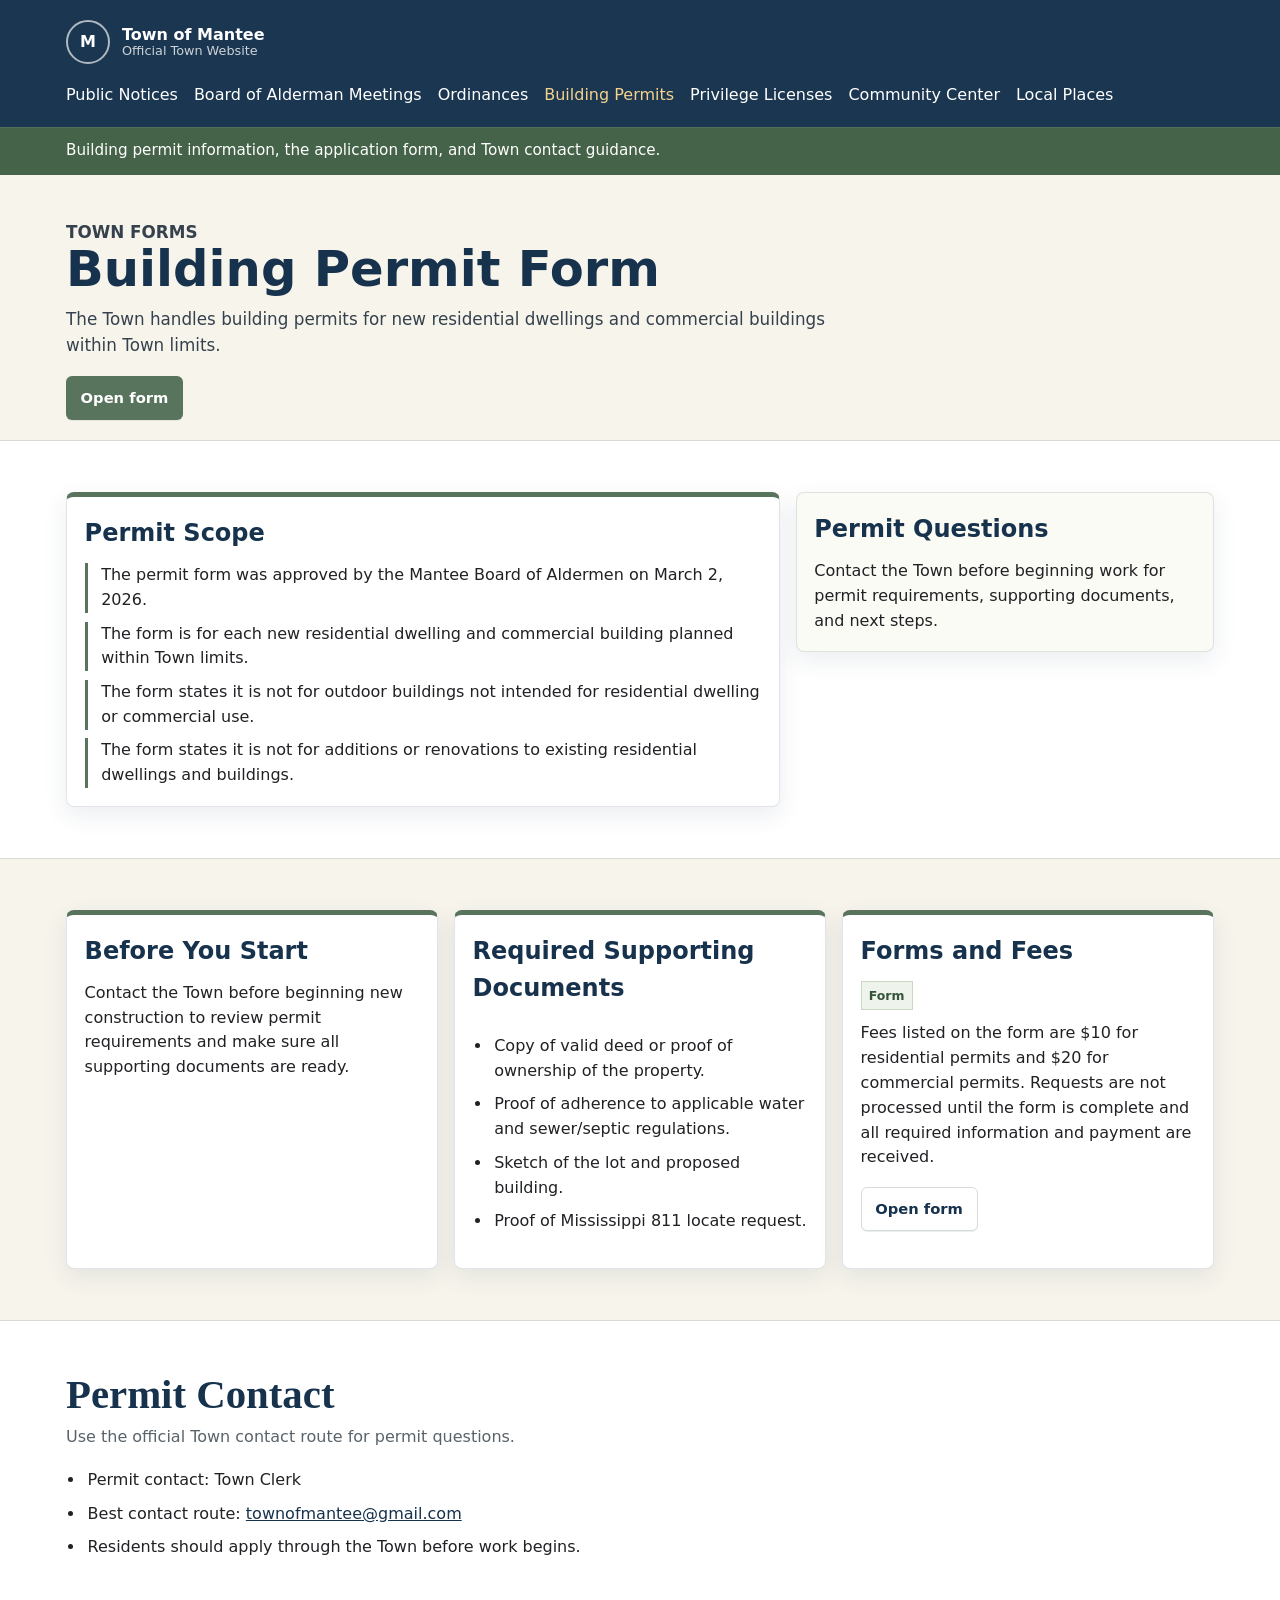
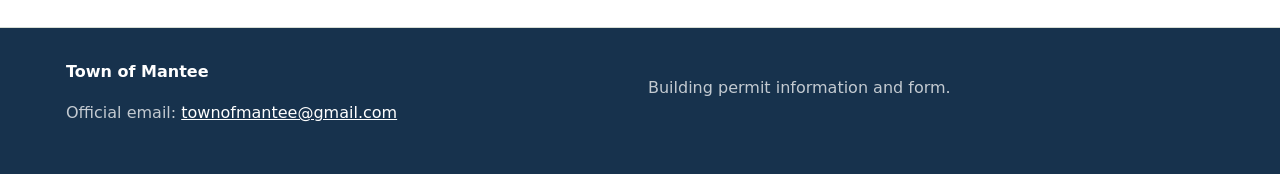
==== commit e4b0593e: "Refine local places navigation and homepage photo" ====
--- a/prototype/building-permits.html
+++ b/prototype/building-permits.html
@@ -20,7 +20,7 @@
         <li><a href="building-permits.html" aria-current="page">Building Permits</a></li>
         <li><a href="privilege-licenses.html">Privilege Licenses</a></li>
         <li><a href="community-center.html">Community Center</a></li>
-        <li><a href="community.html">Community</a></li>
+        <li><a href="community.html">Local Places</a></li>
       </ul>
     </nav>
   </header>
